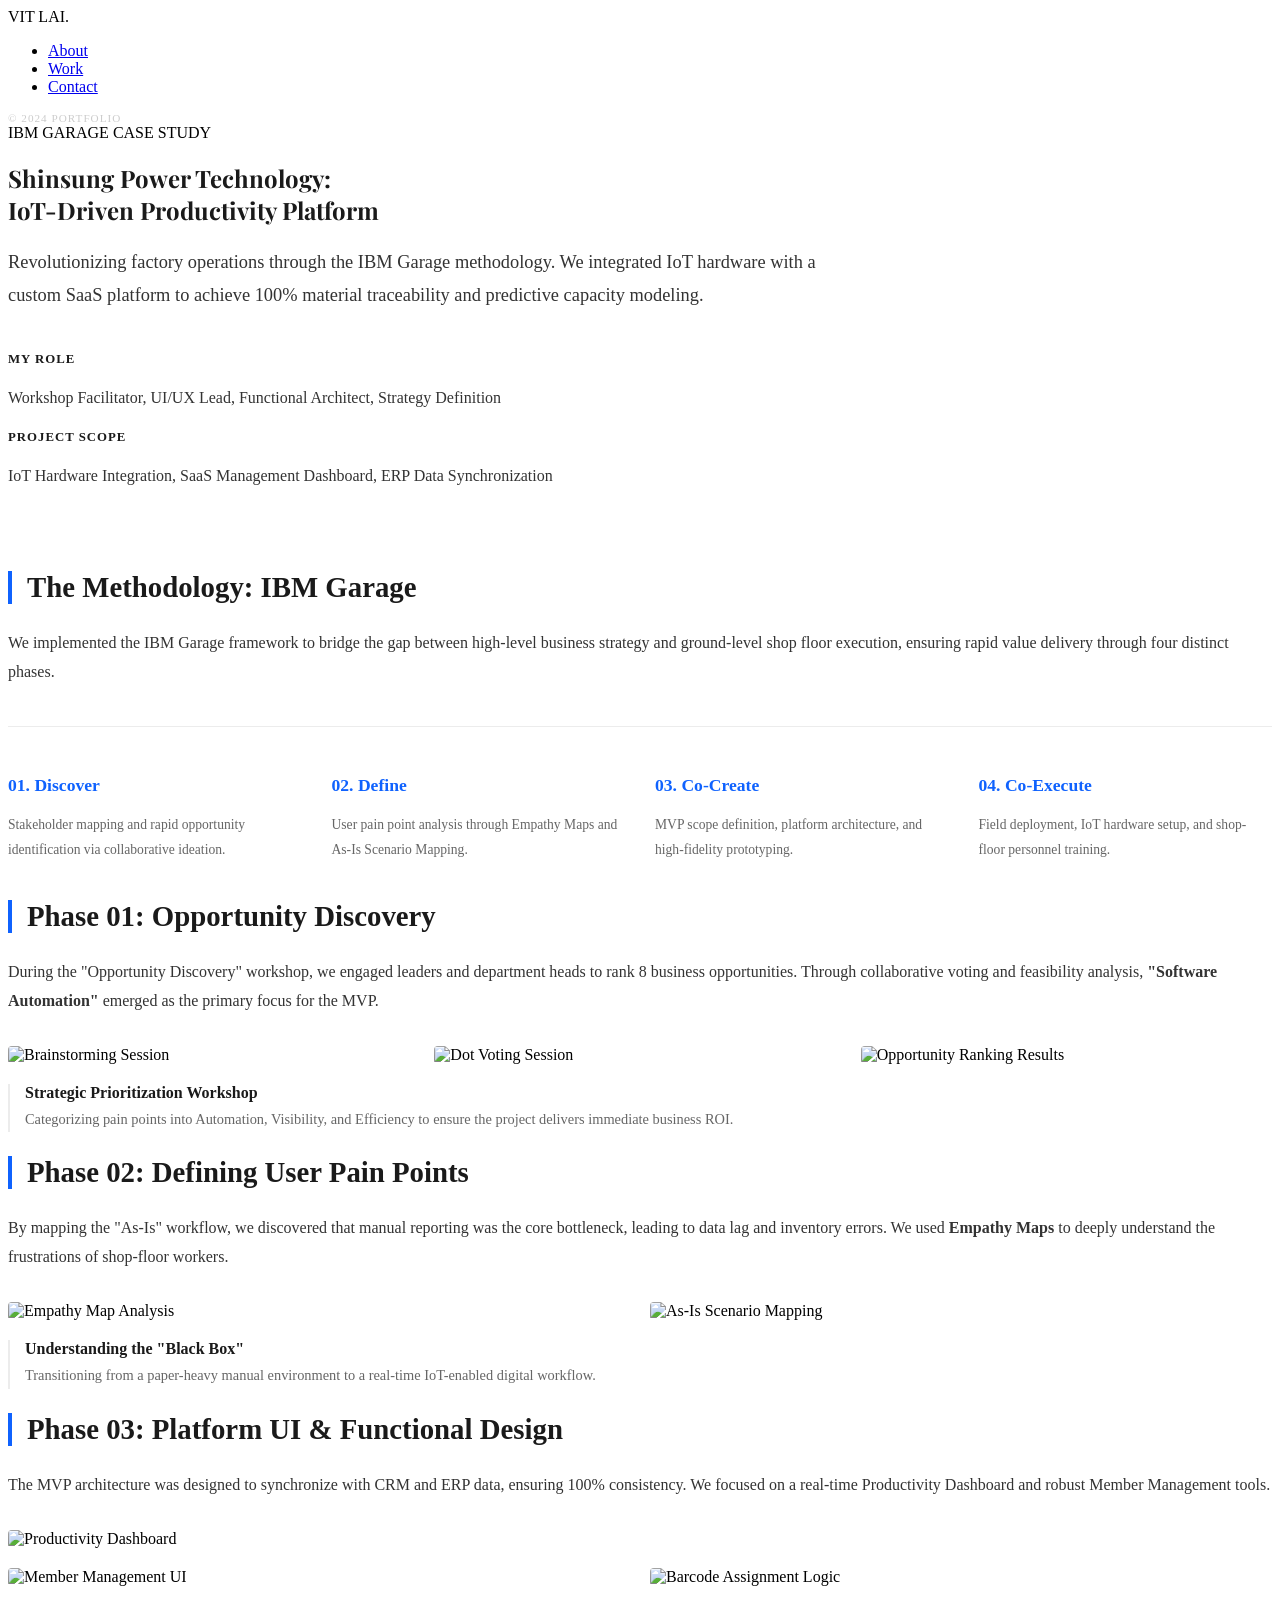
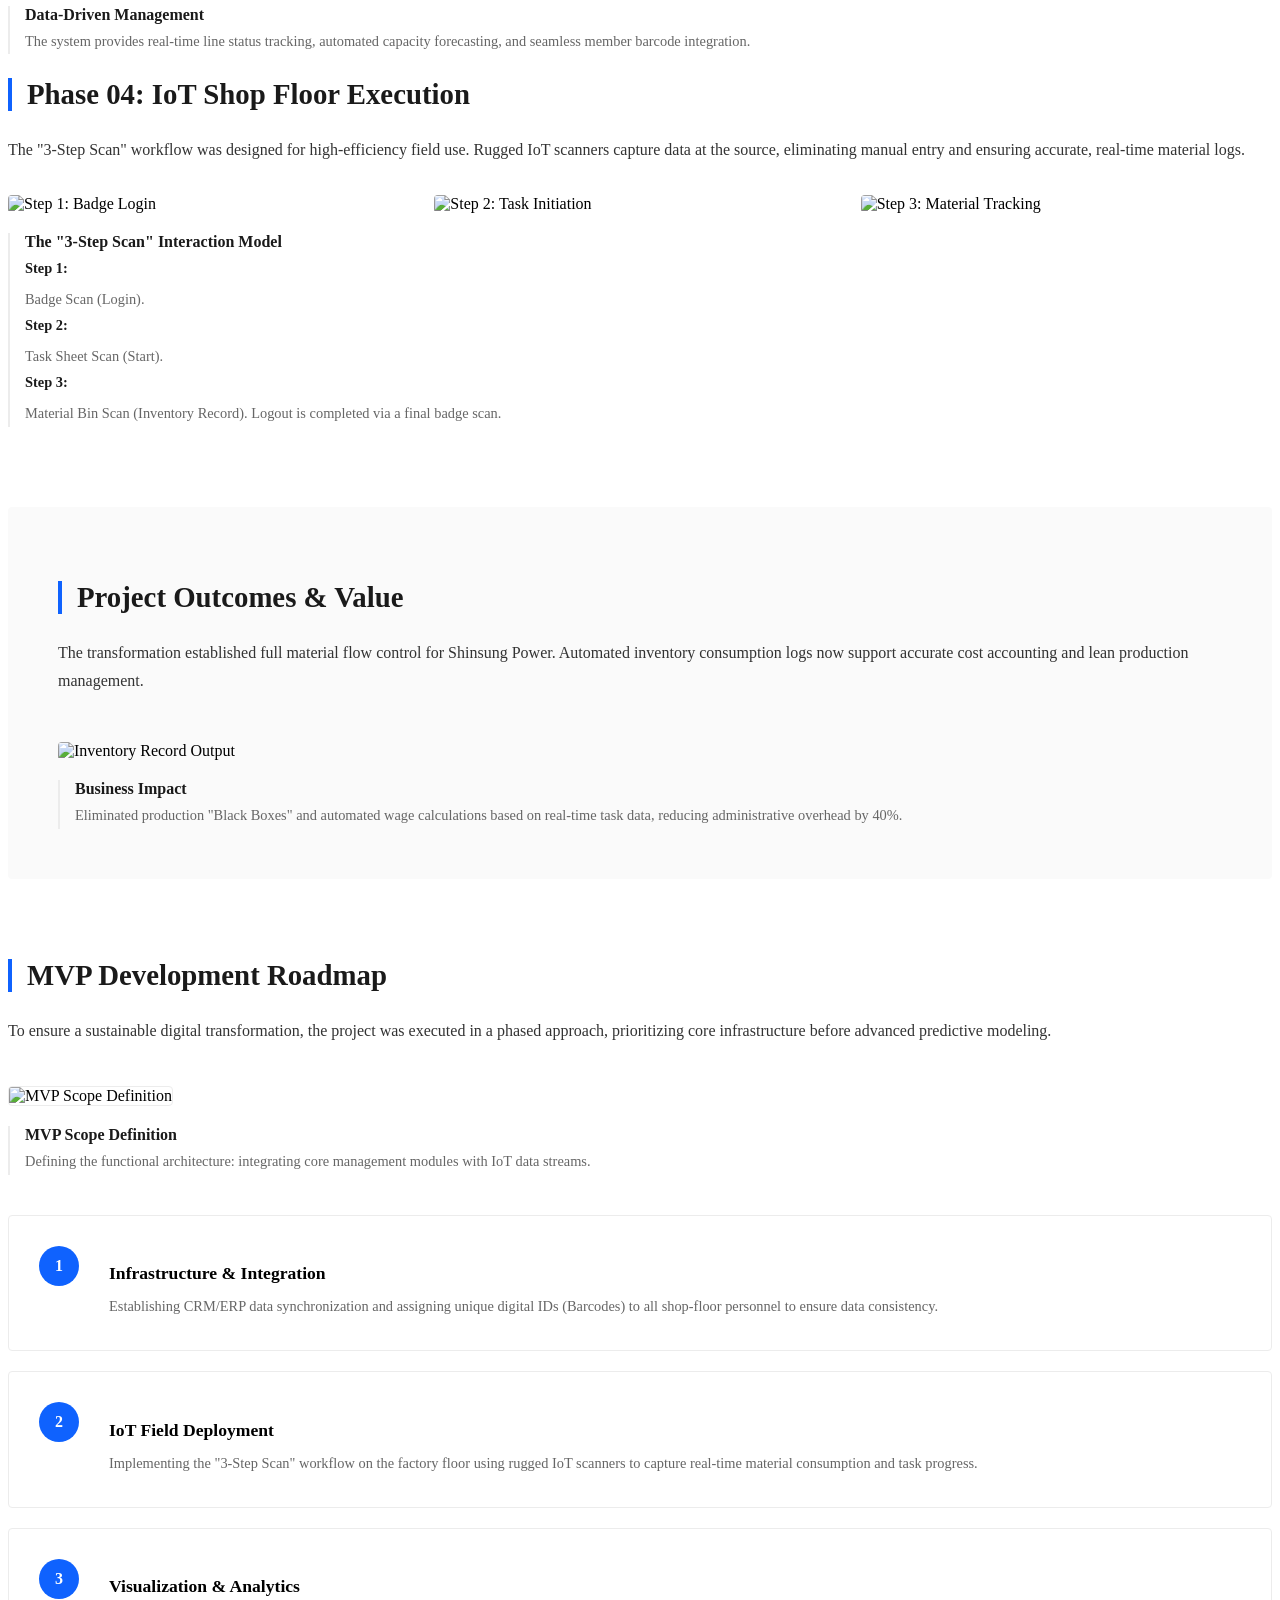
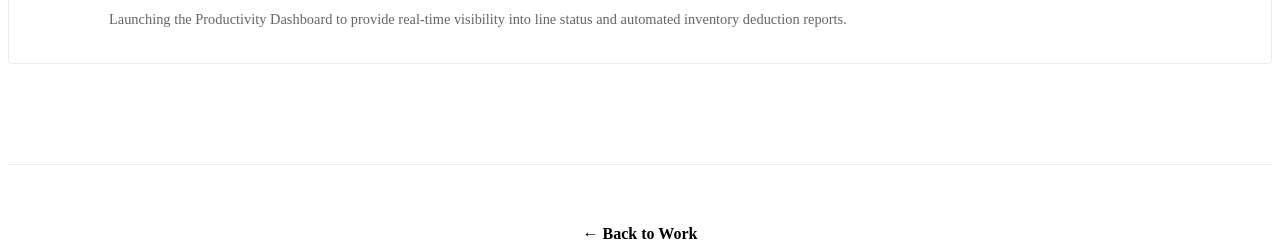
==== dtwcases01.html @ 701b4ee1 "case1, case2, update index" ====
<!DOCTYPE html>
<html lang="en">
<head>
    <meta charset="UTF-8">
    <meta name="viewport" content="width=device-width, initial-scale=1.0">
    <title>Case Study: Digital Transformation | Vit Lai</title>
    <link href="https://fonts.googleapis.com/css2?family=IBM+Plex+Sans:wght@300;400;600&family=Playfair+Display:wght@500;600&display=swap" rel="stylesheet">
    <link rel="stylesheet" href="css/style.css">
    <style>
        /* 保持您要求的深色文字與高級感樣式 */
        :root {
            --ibm-blue: #0f62fe;
            --text-main: #1a1a1a;
            --text-body: #333333;
            --text-sub: #666666;
            --border-light: #ececec;
        }
        .page-content p { color: var(--text-body); line-height: 1.8; }
        .case-title { font-family: 'Playfair Display', serif; color: var(--text-main); }
        .cv-label { color: var(--text-main); font-weight: 600; text-transform: uppercase; font-size: 0.8rem; letter-spacing: 1px; }
        .caption-box { border-left: 2px solid var(--border-light); padding-left: 15px; margin-top: 20px; }
        .caption-box strong { display: block; margin-bottom: 5px; color: var(--text-main); }
        .caption-box p { font-size: 0.9rem; color: var(--text-sub); margin: 0; }
        .case-section h2 { font-size: 1.8rem; margin-bottom: 25px; color: var(--text-main); border-left: 4px solid var(--ibm-blue); padding-left: 15px; }
        
        /* 圖片網格優化 */
        .img-grid-3 { display: grid; grid-template-columns: repeat(3, 1fr); gap: 15px; margin-top: 30px; }
        .img-grid-2 { display: grid; grid-template-columns: 1fr 1fr; gap: 20px; margin-top: 30px; }
    </style>
</head>
<body>

    <header id="side-nav">
        <div class="logo">
            <a href="index.html" style="text-decoration: none; color: inherit;">VIT LAI.</a>
        </div>
        <nav>
            <ul>
                <li><a href="index.html">About</a></li>
                <li><a href="index.html" class="active">Work</a></li>
                <li><a href="index.html">Contact</a></li>
            </ul>
        </nav>
        <div style="margin-top: auto; font-size: 0.7rem; color: #ccc; letter-spacing: 1px;">&copy; 2024 PORTFOLIO</div>
    </header>

    <main>
    <article class="page-content active">
        
        <div class="case-header">
            <span class="case-tag">IBM GARAGE CASE STUDY</span>
            <h1 class="case-title">Shinsung Power Technology:<br>IoT-Driven Productivity Platform</h1>
            <p style="font-size: 1.15rem; color: var(--text-body); max-width: 850px; margin-bottom: 40px; font-weight: 400;">
                Revolutionizing factory operations through the IBM Garage methodology. We integrated IoT hardware with a custom SaaS platform to achieve 100% material traceability and predictive capacity modeling.
            </p>
            
            <div class="case-info-grid">
                <div>
                    <h4 class="cv-label">My Role</h4>
                    <p>Workshop Facilitator, UI/UX Lead, Functional Architect, Strategy Definition</p>
                </div>
                <div>
                    <h4 class="cv-label">Project Scope</h4>
                    <p>IoT Hardware Integration, SaaS Management Dashboard, ERP Data Synchronization</p>
                </div>
            </div>
        </div>

        <section class="case-section" style="margin-top: 80px;">
            <h2>The Methodology: IBM Garage</h2>
            <p>We implemented the IBM Garage framework to bridge the gap between high-level business strategy and ground-level shop floor execution, ensuring rapid value delivery through four distinct phases.</p>
            
            

            <div style="display: grid; grid-template-columns: repeat(auto-fit, minmax(200px, 1fr)); gap: 30px; margin-top: 40px; border-top: 1px solid var(--border-light); padding-top: 30px;">
                <div>
                    <h3 style="font-size: 1.1rem; color: var(--ibm-blue);">01. Discover</h3>
                    <p style="font-size: 0.85rem; color: var(--text-sub);">Stakeholder mapping and rapid opportunity identification via collaborative ideation.</p>
                </div>
                <div>
                    <h3 style="font-size: 1.1rem; color: var(--ibm-blue);">02. Define</h3>
                    <p style="font-size: 0.85rem; color: var(--text-sub);">User pain point analysis through Empathy Maps and As-Is Scenario Mapping.</p>
                </div>
                <div>
                    <h3 style="font-size: 1.1rem; color: var(--ibm-blue);">03. Co-Create</h3>
                    <p style="font-size: 0.85rem; color: var(--text-sub);">MVP scope definition, platform architecture, and high-fidelity prototyping.</p>
                </div>
                <div>
                    <h3 style="font-size: 1.1rem; color: var(--ibm-blue);">04. Co-Execute</h3>
                    <p style="font-size: 0.85rem; color: var(--text-sub);">Field deployment, IoT hardware setup, and shop-floor personnel training.</p>
                </div>
            </div>
        </section>

        <section class="case-section">
            <h2>Phase 01: Opportunity Discovery</h2>
            <p>During the "Opportunity Discovery" workshop, we engaged leaders and department heads to rank 8 business opportunities. Through collaborative voting and feasibility analysis, <strong>"Software Automation"</strong> emerged as the primary focus for the MVP.</p>
            
            <div class="img-grid-3">
                <img src="images/Image-2.jpg" style="width: 100%; border-radius: 4px;" alt="Brainstorming Session">
                <img src="images/Image-3.jpg" style="width: 100%; border-radius: 4px;" alt="Dot Voting Session">
                <img src="images/Image-4.jpg" style="width: 100%; border-radius: 4px;" alt="Opportunity Ranking Results">
            </div>
            <div class="caption-box">
                <strong>Strategic Prioritization Workshop</strong>
                <p>Categorizing pain points into Automation, Visibility, and Efficiency to ensure the project delivers immediate business ROI.</p>
            </div>
        </section>

        <section class="case-section">
            <h2>Phase 02: Defining User Pain Points</h2>
            <p>By mapping the "As-Is" workflow, we discovered that manual reporting was the core bottleneck, leading to data lag and inventory errors. We used <strong>Empathy Maps</strong> to deeply understand the frustrations of shop-floor workers.</p>
            
            <div class="img-grid-2">
                <img src="images/Image-8.jpg" style="width: 100%; border-radius: 4px;" alt="Empathy Map Analysis">
                <img src="images/Image-11.jpg" style="width: 100%; border-radius: 4px;" alt="As-Is Scenario Mapping">
            </div>
            <div class="caption-box">
                <strong>Understanding the "Black Box"</strong>
                <p>Transitioning from a paper-heavy manual environment to a real-time IoT-enabled digital workflow.</p>
            </div>
        </section>

        <section class="case-section">
            <h2>Phase 03: Platform UI & Functional Design</h2>
            <p>The MVP architecture was designed to synchronize with CRM and ERP data, ensuring 100% consistency. We focused on a real-time Productivity Dashboard and robust Member Management tools.</p>
            
            <div class="img-grid-2">
                <img src="images/Image-15.jpg" style="width: 100%; border-radius: 4px; grid-column: span 2;" alt="Productivity Dashboard">
                <img src="images/Image-23.jpg" style="width: 100%; border-radius: 4px;" alt="Member Management UI">
                <img src="images/Image-27.jpg" style="width: 100%; border-radius: 4px;" alt="Barcode Assignment Logic">
            </div>
            <div class="caption-box">
                <strong>Data-Driven Management</strong>
                <p>The system provides real-time line status tracking, automated capacity forecasting, and seamless member barcode integration.</p>
            </div>
        </section>

        <section class="case-section">
            <h2>Phase 04: IoT Shop Floor Execution</h2>
            <p>The "3-Step Scan" workflow was designed for high-efficiency field use. Rugged IoT scanners capture data at the source, eliminating manual entry and ensuring accurate, real-time material logs.</p>
            
            <div class="img-grid-3">
                <img src="images/Image-31.jpg" style="width: 100%; border-radius: 4px;" alt="Step 1: Badge Login">
                <img src="images/Image-35.jpg" style="width: 100%; border-radius: 4px;" alt="Step 2: Task Initiation">
                <img src="images/Image-39.jpg" style="width: 100%; border-radius: 4px;" alt="Step 3: Material Tracking">
            </div>
            <div class="caption-box">
                <strong>The "3-Step Scan" Interaction Model</strong>
                <p><strong>Step 1:</strong> Badge Scan (Login). <strong>Step 2:</strong> Task Sheet Scan (Start). <strong>Step 3:</strong> Material Bin Scan (Inventory Record). Logout is completed via a final badge scan.</p>
            </div>
        </section>

        <section class="case-section" style="margin-top: 80px; padding: 50px; background: #fafafa; border-radius: 4px;">
            <h2>Project Outcomes & Value</h2>
            <p>The transformation established full material flow control for Shinsung Power. Automated inventory consumption logs now support accurate cost accounting and lean production management.</p>
            <img src="images/Image-47.jpg" style="width: 100%; margin-top: 30px; border-radius: 4px;" alt="Inventory Record Output">
            <div class="caption-box">
                <strong>Business Impact</strong>
                <p>Eliminated production "Black Boxes" and automated wage calculations based on real-time task data, reducing administrative overhead by 40%.</p>
            </div>
        </section>
        <section class="case-section" style="margin-top: 80px;">
            <h2>MVP Development Roadmap</h2>
            <p>To ensure a sustainable digital transformation, the project was executed in a phased approach, prioritizing core infrastructure before advanced predictive modeling.</p>
            
            <div style="margin: 40px 0;">
                <img src="images/Image-14.jpg" style="width: 100%; border-radius: 4px; border: 1px solid var(--border-light);" alt="MVP Scope Definition">
                <div class="caption-box">
                    <strong>MVP Scope Definition</strong>
                    <p>Defining the functional architecture: integrating core management modules with IoT data streams.</p>
                </div>
            </div>

            <div class="roadmap-container" style="display: flex; flex-direction: column; gap: 20px;">
                <div style="display: flex; gap: 30px; align-items: flex-start; padding: 30px; background: #fff; border: 1px solid var(--border-light); border-radius: 4px;">
                    <div style="background: var(--ibm-blue); color: #fff; width: 40px; height: 40px; border-radius: 50%; display: flex; align-items: center; justify-content: center; flex-shrink: 0; font-weight: 600;">1</div>
                    <div>
                        <h3 style="font-size: 1.1rem; margin-bottom: 10px;">Infrastructure & Integration</h3>
                        <p style="font-size: 0.9rem; color: var(--text-sub); margin: 0;">Establishing CRM/ERP data synchronization and assigning unique digital IDs (Barcodes) to all shop-floor personnel to ensure data consistency.</p>
                    </div>
                </div>

                <div style="display: flex; gap: 30px; align-items: flex-start; padding: 30px; background: #fff; border: 1px solid var(--border-light); border-radius: 4px;">
                    <div style="background: var(--ibm-blue); color: #fff; width: 40px; height: 40px; border-radius: 50%; display: flex; align-items: center; justify-content: center; flex-shrink: 0; font-weight: 600;">2</div>
                    <div>
                        <h3 style="font-size: 1.1rem; margin-bottom: 10px;">IoT Field Deployment</h3>
                        <p style="font-size: 0.9rem; color: var(--text-sub); margin: 0;">Implementing the "3-Step Scan" workflow on the factory floor using rugged IoT scanners to capture real-time material consumption and task progress.</p>
                    </div>
                </div>

                <div style="display: flex; gap: 30px; align-items: flex-start; padding: 30px; background: #fff; border: 1px solid var(--border-light); border-radius: 4px;">
                    <div style="background: var(--ibm-blue); color: #fff; width: 40px; height: 40px; border-radius: 50%; display: flex; align-items: center; justify-content: center; flex-shrink: 0; font-weight: 600;">3</div>
                    <div>
                        <h3 style="font-size: 1.1rem; margin-bottom: 10px;">Visualization & Analytics</h3>
                        <p style="font-size: 0.9rem; color: var(--text-sub); margin: 0;">Launching the Productivity Dashboard to provide real-time visibility into line status and automated inventory deduction reports.</p>
                    </div>
                </div>
            </div>
        </section>

        <footer style="margin-top: 100px; padding-top: 60px; border-top: 1px solid var(--border-light); text-align: center;">
            <a href="index.html#portfolio" style="text-decoration: none; color: var(--text); font-weight: 600;">
                ← Back to Work
            </a>
        </footer>

    </article>
</main>

</body>
</html>
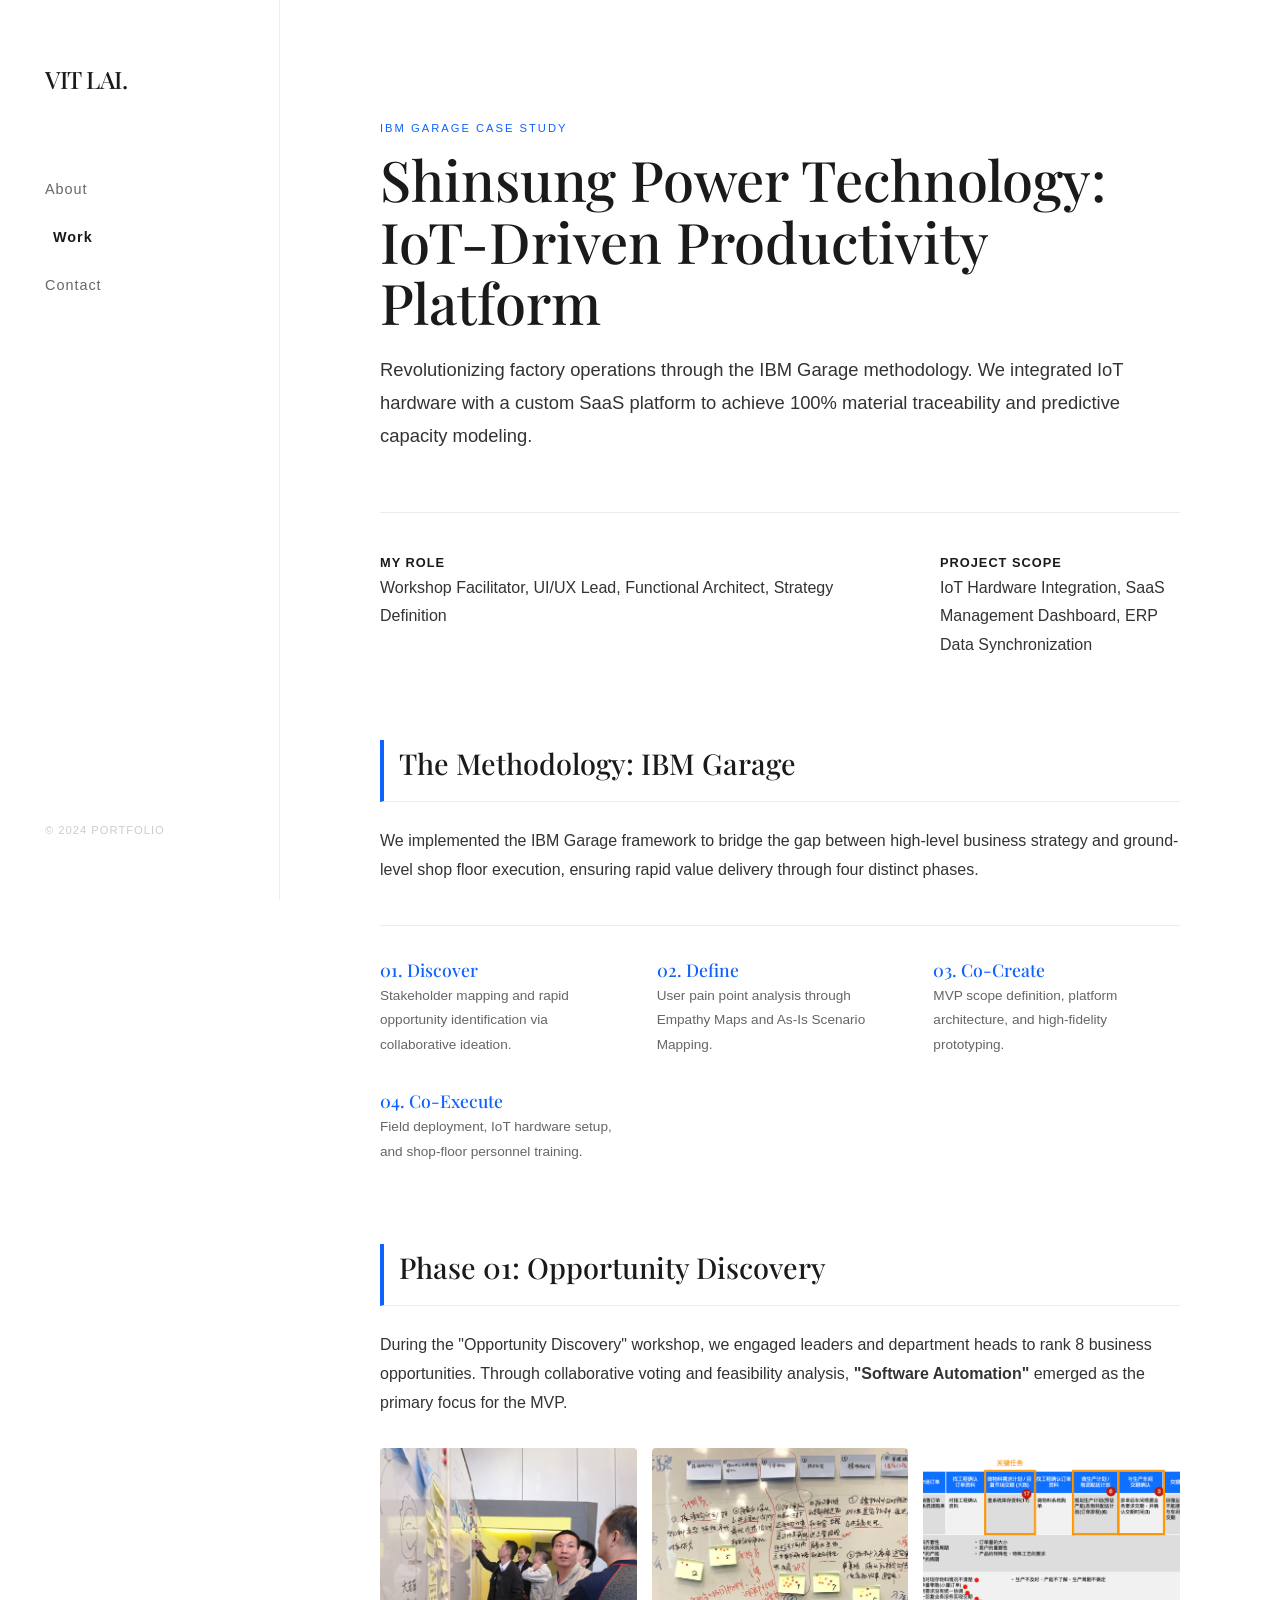
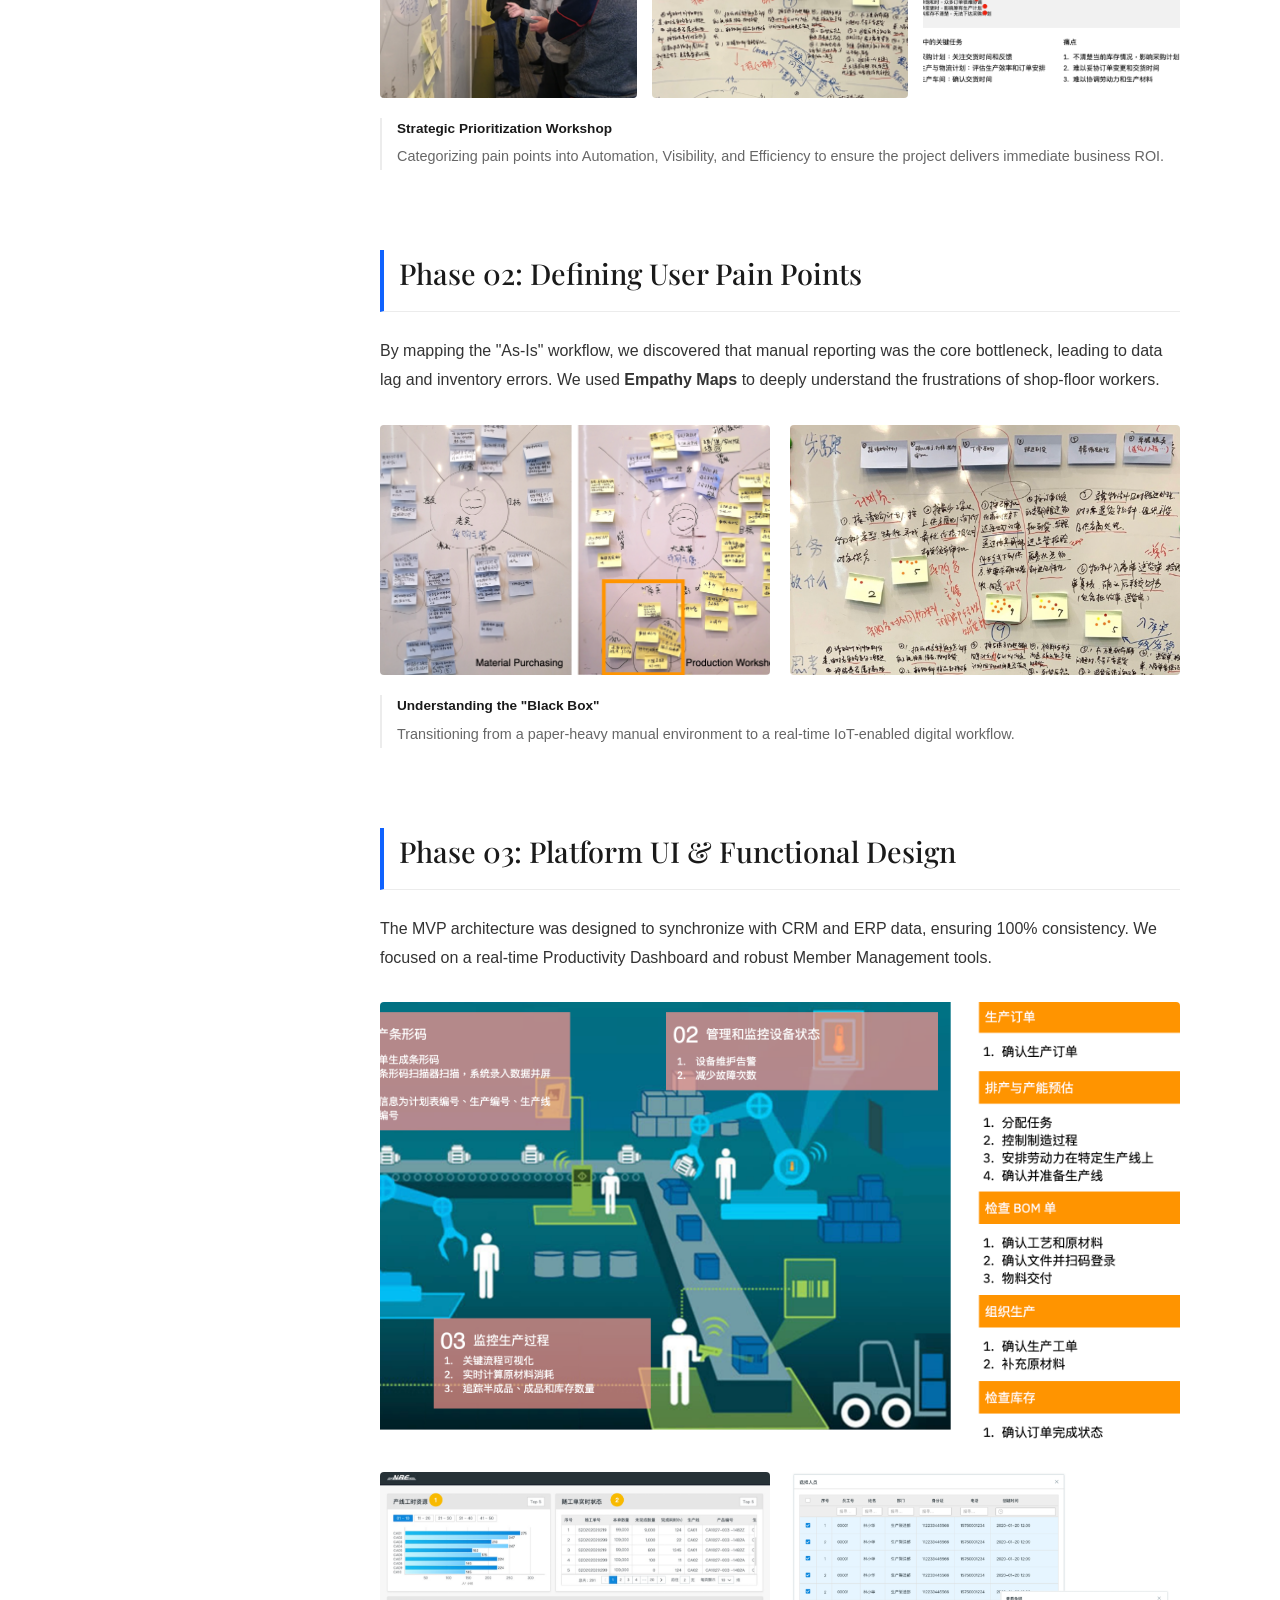
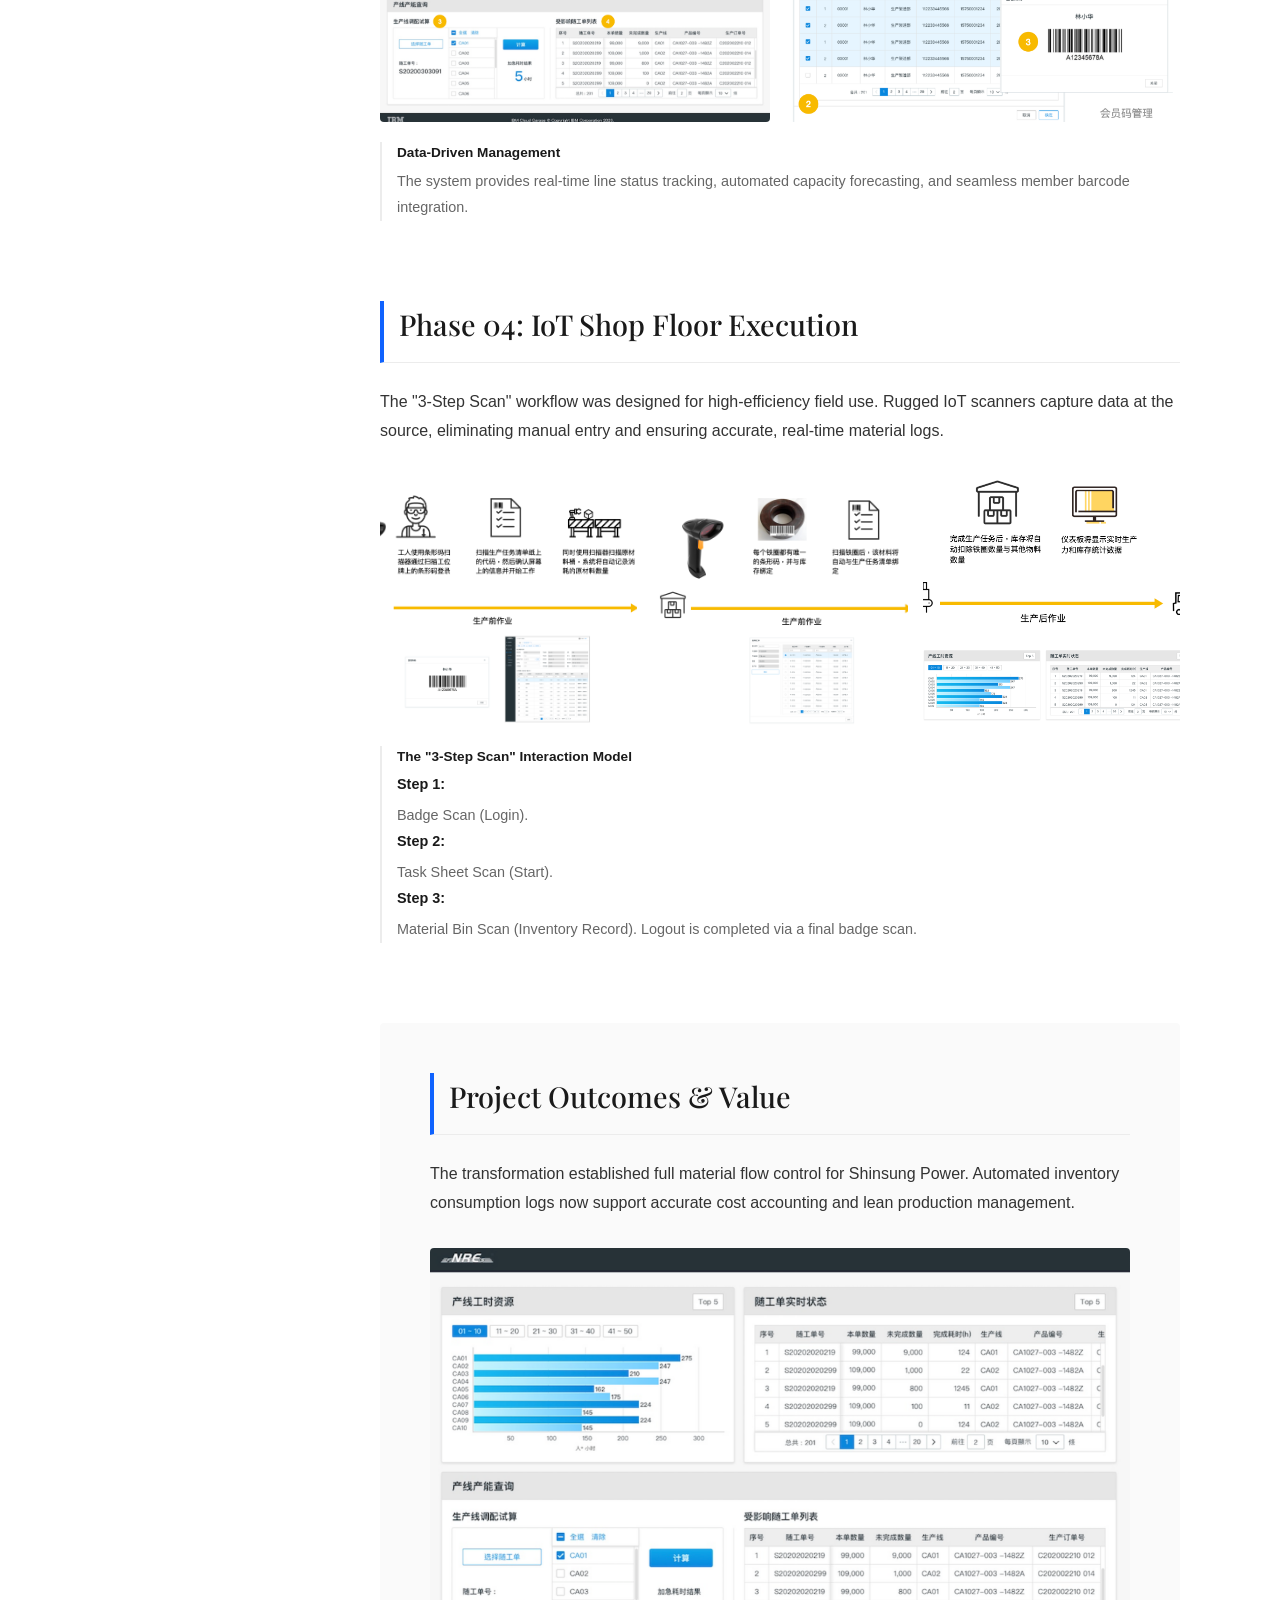
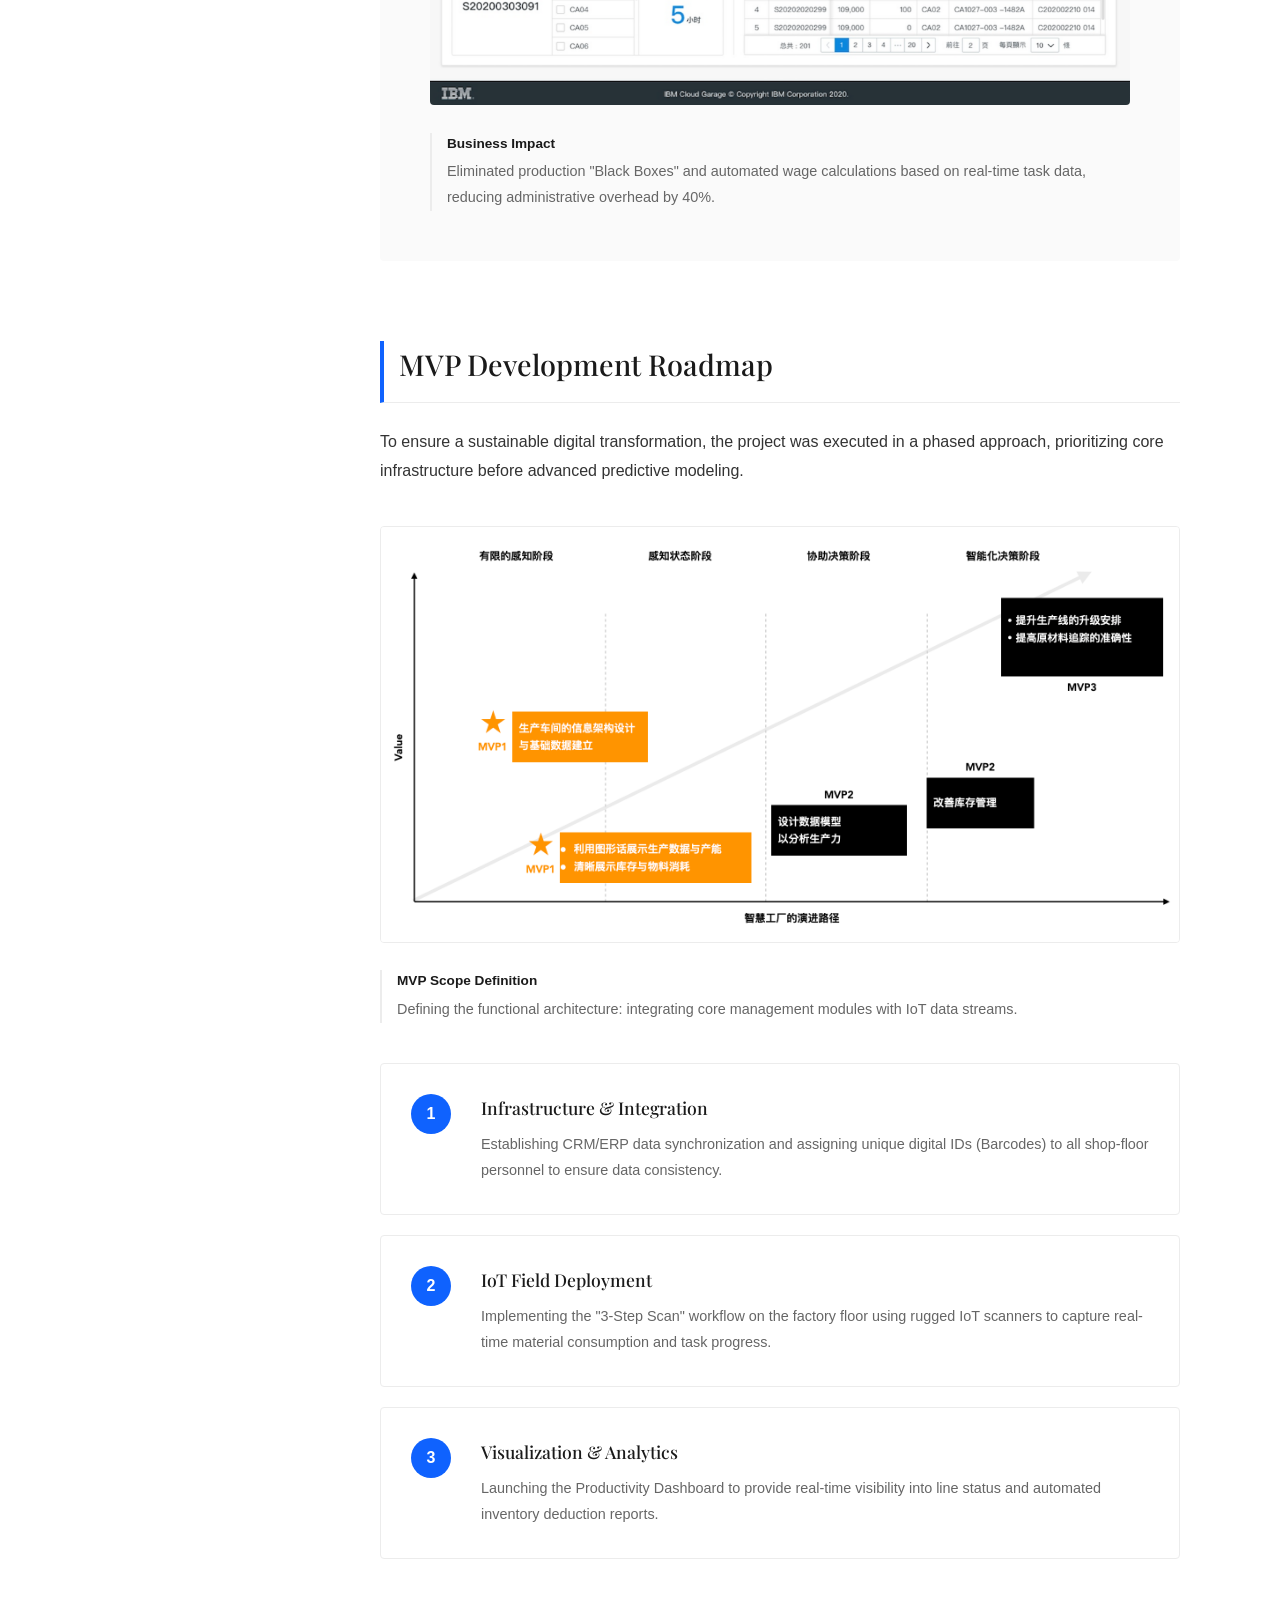
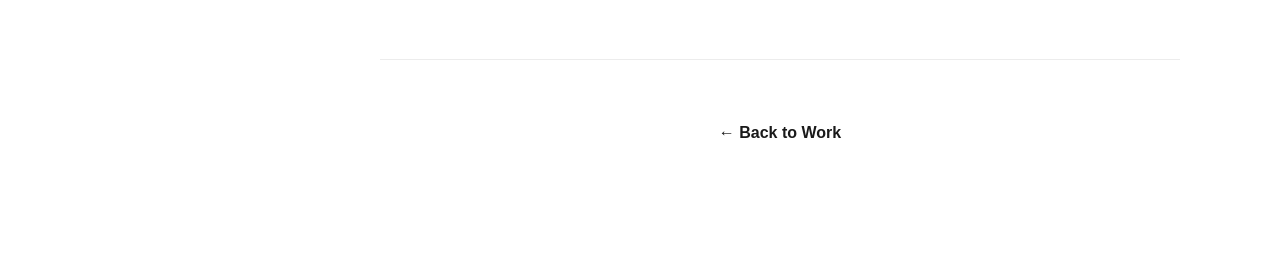
==== commit 4c03cfe7: "updated and upoad html" ====
--- a/dtwcases01.html
+++ b/dtwcases01.html
@@ -26,6 +26,14 @@
         /* 圖片網格優化 */
         .img-grid-3 { display: grid; grid-template-columns: repeat(3, 1fr); gap: 15px; margin-top: 30px; }
         .img-grid-2 { display: grid; grid-template-columns: 1fr 1fr; gap: 20px; margin-top: 30px; }
+        /* 案例頁面專用：取消左側選單留白，讓內容居中 */
+.page-content {
+    margin-left: 0 !important; 
+    width: 100% !important;
+}
+.container {
+    margin: 0 auto !important;
+}
     </style>
 </head>
 <body>
--- a/css/style.css
+++ b/css/style.css
@@ -0,0 +1,360 @@
+/* --- 1. 全域變數與重置 (Combined Roots) --- */
+:root {
+    --bg: #ffffff;
+    --text: #1a1a1a;
+    --sub-text: #707070;
+    --border: #ececec;
+    --accent-bg: #f9f9f9;
+    --sidebar-width: 280px;
+    --ibm-blue: #0f62fe; /* 修正為標準 IBM Blue */
+    --ease: cubic-bezier(0.2, 1, 0.2, 1);
+    --transition: all 0.6s var(--ease);
+}
+
+* { 
+    margin: 0; 
+    padding: 0; 
+    box-sizing: border-box; 
+    -webkit-font-smoothing: antialiased; 
+}
+
+body { 
+    font-family: 'IBM Plex Sans', sans-serif; 
+    background: var(--bg); 
+    color: var(--text); 
+    line-height: 1.6; 
+    overflow-x: hidden; 
+}
+
+h1, h2, h3, .logo { 
+    font-family: 'Playfair Display', serif; 
+    font-weight: 500; 
+}
+
+/* --- 2. 導航系統 (Sidebar Navigation) --- */
+header {
+    position: fixed; 
+    top: 0; 
+    left: 0; 
+    width: var(--sidebar-width); 
+    height: 100vh;
+    padding: 60px 45px; 
+    border-right: 1px solid var(--border);
+    display: flex; 
+    flex-direction: column; 
+    z-index: 1000; 
+    background: white;
+    transition: var(--transition);
+}
+
+.logo { 
+    font-size: 1.5rem; 
+    cursor: pointer; 
+    letter-spacing: -0.5px; 
+    margin-bottom: 80px; 
+}
+
+nav ul { list-style: none; }
+nav ul li { margin-bottom: 25px; }
+nav ul li a { 
+    text-decoration: none; 
+    color: var(--sub-text); 
+    font-size: 0.9rem; 
+    letter-spacing: 1px; 
+    transition: var(--transition); 
+    display: block;
+}
+
+nav ul li a:hover, 
+nav ul li a.active { 
+    color: var(--text); 
+    transform: translateX(8px); 
+    font-weight: 600; 
+}
+.sidebar {
+    width: var(--sidebar-width);
+    position: fixed;
+    height: 100vh;
+    left: 0;
+    top: 0;
+    padding: 60px 40px; /* 增加內距 */
+    border-right: 1px solid var(--border);
+    background: #fff;
+    display: flex;
+    flex-direction: column;
+    justify-content: space-between;
+}
+.menu-toggle { 
+    display: none; 
+    position: fixed; 
+    top: 25px; 
+    right: 25px; 
+    z-index: 2000; 
+    cursor: pointer; 
+    font-size: 0.8rem; 
+    letter-spacing: 2px; 
+    background: white; 
+    padding: 10px; 
+    border: 1px solid var(--border); 
+}
+
+/* --- 3. 主佈局與頁面切換 --- */
+main { 
+    margin-left: var(--sidebar-width); 
+    width: calc(100% - var(--sidebar-width)); 
+    min-height: 100vh; 
+    position: relative; 
+}
+
+.page-content { 
+    padding: 120px 10%; 
+    width: 100%;
+    display: none; 
+    opacity: 0; 
+    transform: translateY(20px); 
+    transition: opacity 0.5s ease, transform 0.5s ease;
+}
+
+.page-content.active { 
+    display: block; 
+    opacity: 1; 
+    transform: translateY(0); 
+}
+
+/* --- 4. 按鈕組件 --- */
+.btn {
+    padding: 14px 30px;
+    border-radius: 50px;
+    text-decoration: none;
+    display: inline-flex;
+    align-items: center;
+    justify-content: center;
+    gap: 12px;
+    font-size: 0.9rem;
+    font-weight: 500;
+    transition: var(--transition);
+    cursor: pointer;
+    border: 1px solid transparent;
+}
+
+.btn-primary { background: #1a1a1a; color: #fff; }
+.btn-primary:hover { background: #404040; transform: translateY(-3px); }
+.btn-primary img { filter: brightness(0) invert(1); }
+
+.btn-secondary { background: transparent; color: #1a1a1a; border-color: #1a1a1a; }
+.btn-secondary:hover { background: #1a1a1a; color: #fff; transform: translateY(-3px); }
+.btn-secondary:hover img { filter: brightness(0) invert(1); }
+
+/* --- 5. CV 佈局與工作列表 --- */
+.cv-row { 
+    display: grid; 
+    grid-template-columns: 150px 1fr; 
+    gap: 40px; 
+    padding: 60px 0; 
+    border-top: 1px solid var(--border); 
+}
+
+.cv-label { font-size: 0.7rem; text-transform: uppercase; letter-spacing: 2px; color: #aaa; }
+
+.work-grid { 
+    display: grid; 
+    grid-template-columns: repeat(2, 1fr); 
+    gap: 40px; 
+}
+
+.work-card { text-decoration: none; color: inherit; cursor: pointer; }
+.img-wrap { 
+    width: 100%; 
+    aspect-ratio: 16/10; 
+    background: #f9f9f9; 
+    overflow: hidden; 
+    margin-bottom: 20px; 
+    border-radius: 4px;
+    transform: scale(1.05); 
+}
+
+.img-wrap img { 
+    width: 100%; height: 100%; object-fit: cover; 
+    transition: transform 1s var(--ease); 
+    filter: grayscale(100%);
+    overflow: hidden; /* 確保縮放時圖片不會超出邊框 */
+    border-radius: 4px;
+}
+
+.work-card:hover img { transform: scale(1.05); filter: grayscale(0%); }
+
+/* --- 6. 彈窗內 Case Study 專屬樣式 --- */
+#modal {
+    position: fixed; top: 0; left: 0; width: 100%; height: 100%;
+    background: #fff; z-index: 3000; display: none;
+    overflow-y: auto; padding: 100px 10%;
+}
+
+.case-container { max-width: 1000px; margin: 0 auto; }
+.case-header { margin-bottom: 60px; }
+.case-tag { font-size: 0.7rem; color: var(--ibm-blue); letter-spacing: 2px; margin-bottom: 10px; display: block; }
+.case-title { font-size: 3.5rem; line-height: 1.1; margin-bottom: 20px; }
+
+.case-info-grid {
+    display: grid;
+    grid-template-columns: 2fr 1fr;
+    gap: 80px;
+    margin: 60px 0;
+    border-top: 1px solid var(--border);
+    padding-top: 40px;
+}
+
+.figure-box { margin: 40px 0; text-align: center; }
+.figure-box img { width: 100%; border-radius: 4px; }
+.caption-box { font-size: 0.85rem; color: var(--sub-text); margin-top: 15px; }
+
+/* 修正圖片容器，確保 dtwcases01 中的圖組排列整齊 */
+.image-container {
+    display: flex;
+    gap: 15px;
+    justify-content: space-between;
+    margin-bottom: 15px;
+}
+
+.image-container img {
+    height: auto;
+    border-radius: 4px;
+    object-fit: cover;
+}
+
+/* 強化 Case Study 的文字間距 */
+.page-content section {
+    margin-bottom: 80px;
+}
+
+.page-content h2 {
+    font-size: 2rem;
+    margin-bottom: 25px;
+    border-bottom: 1px solid var(--border);
+    padding-bottom: 15px;
+}
+
+/* --- Hero Section: Wide Screen Fix --- */
+.hero-flex {
+    display: flex;
+    gap: 80px;
+    align-items: center; /* 垂直居中 */
+    justify-content: space-between;
+    margin-bottom: 120px;
+    padding-top: 60px;
+    width: 100%;
+    min-height: 500px; /* 給予整個區塊一個最小高度，確保圖片有支撐點 */
+}
+
+.hero-content {
+    flex: 1;
+    min-width: 400px; /* 防止文字區塊無限延伸擠壓圖片 */
+}
+
+.hero-title {
+    font-size: 3.5rem; /* 大氣字級 */
+    line-height: 1.1;
+    margin-bottom: 30px;
+    letter-spacing: -0.02em;
+    /* 移除 white-space: nowrap，讓它在極寬螢幕下自然排版 */
+    word-break: keep-all; 
+}
+
+.hero-description {
+    font-size: 1rem;
+    color: #333333;
+    max-width: 480px;
+    line-height: 1.8;
+}
+
+/* 圖片容器優化 */
+.hero-image-wrapper {
+    flex: 1.2; 
+    min-width: 500px; /* 關鍵：確保寬屏時圖片至少佔據 500px，不會消失 */
+    height: 600px;    /* 關鍵：設定固定高度，確保圖片大氣感 */
+    border-radius: 2px;
+    overflow: hidden;
+}
+
+.hero-image-wrapper img {
+    width: 100%;
+    height: 100%;
+    object-fit: cover; /* 確保圖片填滿高度且不變形 */
+    display: block;
+}
+
+/* 針對大螢幕（1440px 以上）的微調 */
+@media (min-width: 1440px) {
+    .hero-flex {
+        gap: 120px; /* 增加留白 */
+    }
+}
+
+/* 針對筆電與平板（中等螢幕） */
+@media (max-width: 1200px) {
+    .hero-image-wrapper {
+        min-width: 400px;
+        height: 500px;
+    }
+    .hero-title {
+        font-size: 2.8rem;
+    }
+}
+
+/* 側邊欄導覽連結 - 統一顏色明顯度 */
+#side-nav nav ul li a {
+    text-decoration: none;
+    color: #666; /* 加深預設顏色 */
+    font-size: 0.9rem;
+    font-weight: 400;
+    transition: all 0.3s ease;
+    opacity: 1; /* 確保沒有透明度干擾 */
+}
+
+/* 滑鼠懸停與選中狀態 */
+#side-nav nav ul li a:hover,#side-nav nav ul li a.active {
+    color: #1a1a1a !important; /* 強制改為最深色 */
+    font-weight: 600;
+}
+
+
+/* 手機版：切換為垂直排列，圖片在上方 */
+@media (max-width: 768px) {
+    .hero-flex {
+        flex-direction: column-reverse;
+        gap: 40px;
+        min-height: auto;
+    }
+    .hero-image-wrapper {
+        width: 100%;
+        min-width: 100%;
+        height: 400px;
+    }
+}
+
+/* 統一設定網格圖片的高度與呈現方式 */
+.img-grid-3 img, .img-grid-2 img {
+    height: 250px;       /* 您可以根據需求調整這個數值，例如 250px 到 350px */
+    width: 100%;        /* 確保填滿寬度 */
+    object-fit: cover;  /* 關鍵：圖片會填滿容器，超出部分自動裁切不變形 */
+    object-position: top; /* 關鍵：圖片不足或裁切時，優先保留頂部（置上） */
+    display: block;
+}
+
+
+/* 針對 Phase 03 那張橫跨兩欄的大圖 (Dashboard) 做特殊處理，讓它高一點比較大氣 */
+.img-grid-2 img[style*="grid-column: span 2"] {
+    height: 450px;      /* 橫跨圖設定較高的高度 */
+}
+
+/* --- 7. 響應式修正 --- */
+@media (max-width: 1024px) {
+    header { width: 100%; height: 100vh; left: -100%; }
+    header.open { left: 0; }
+    .menu-toggle { display: block; }
+    main { margin-left: 0; width: 100%; }
+    .page-content { padding: 80px 5%; }
+    .cv-row, .case-info-grid { grid-template-columns: 1fr; }
+    .work-grid { grid-template-columns: 1fr; }
+    .case-title { font-size: 2.5rem; }
+}
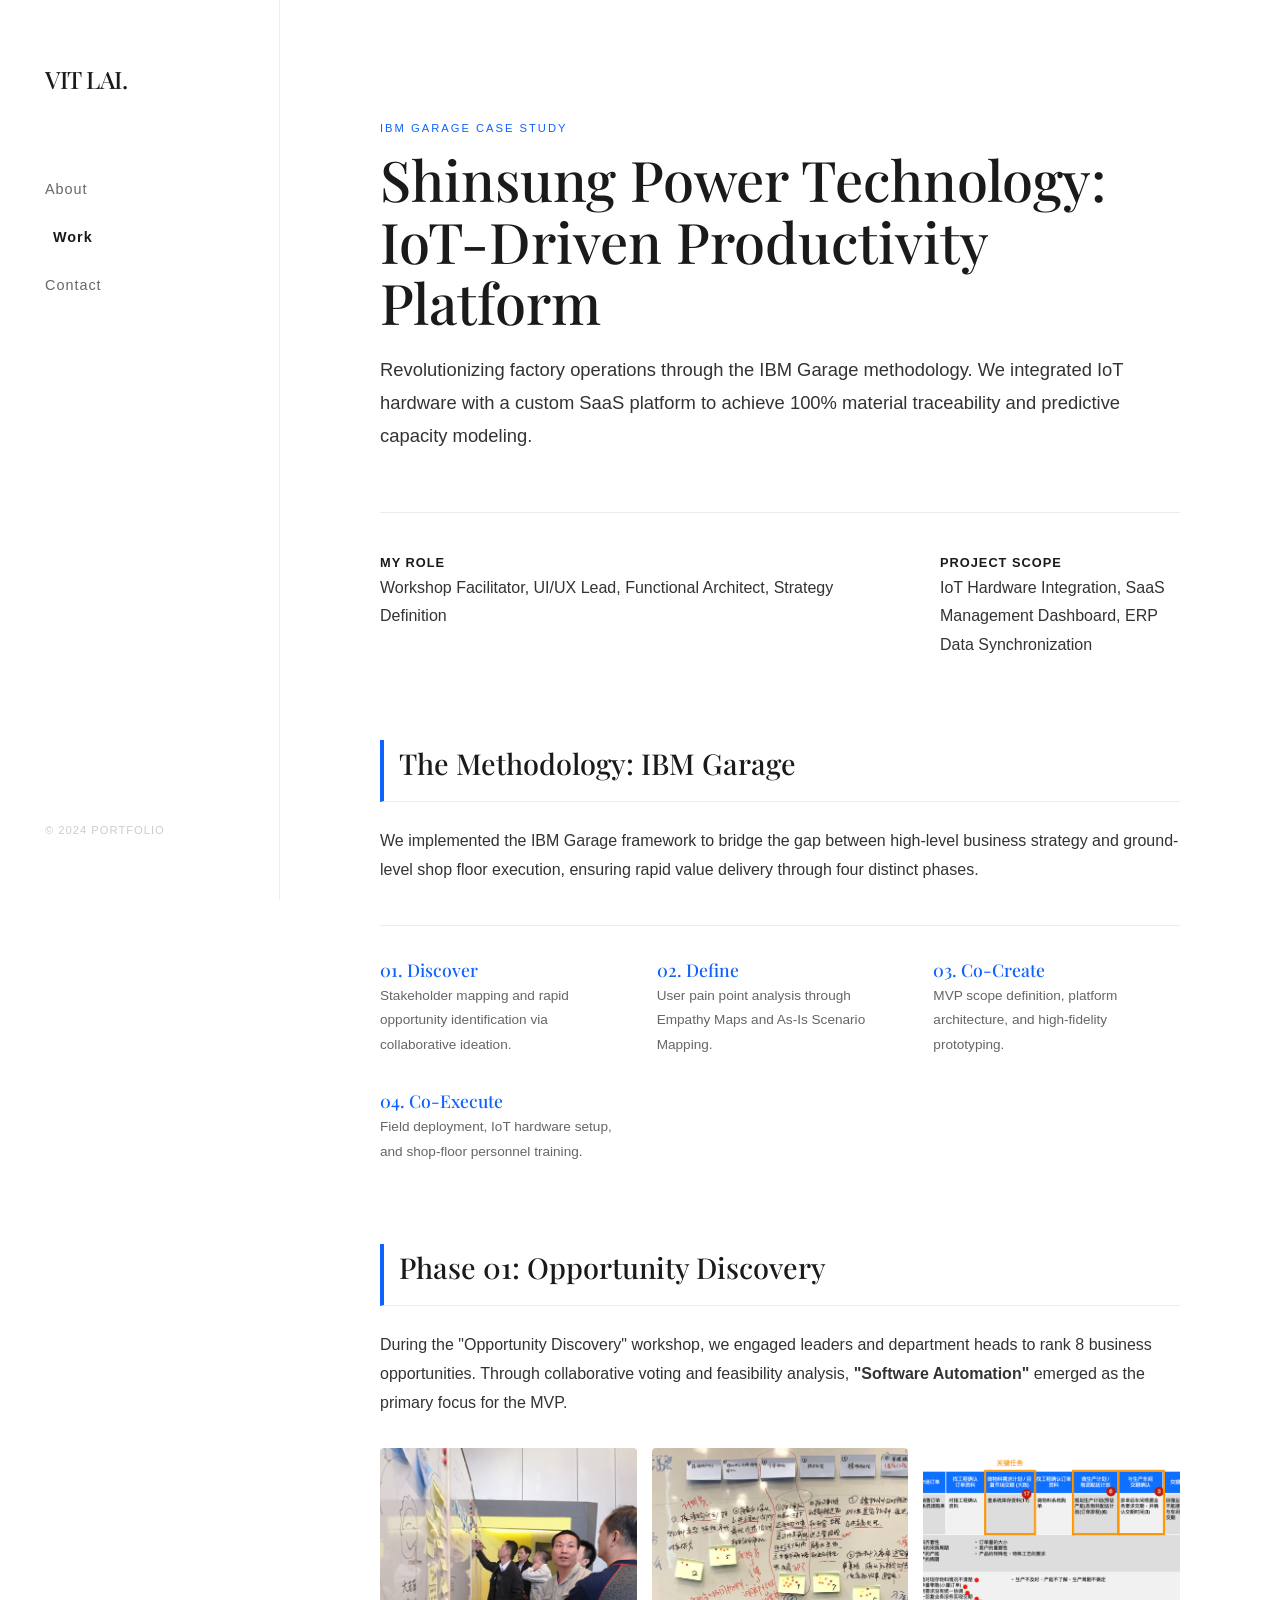
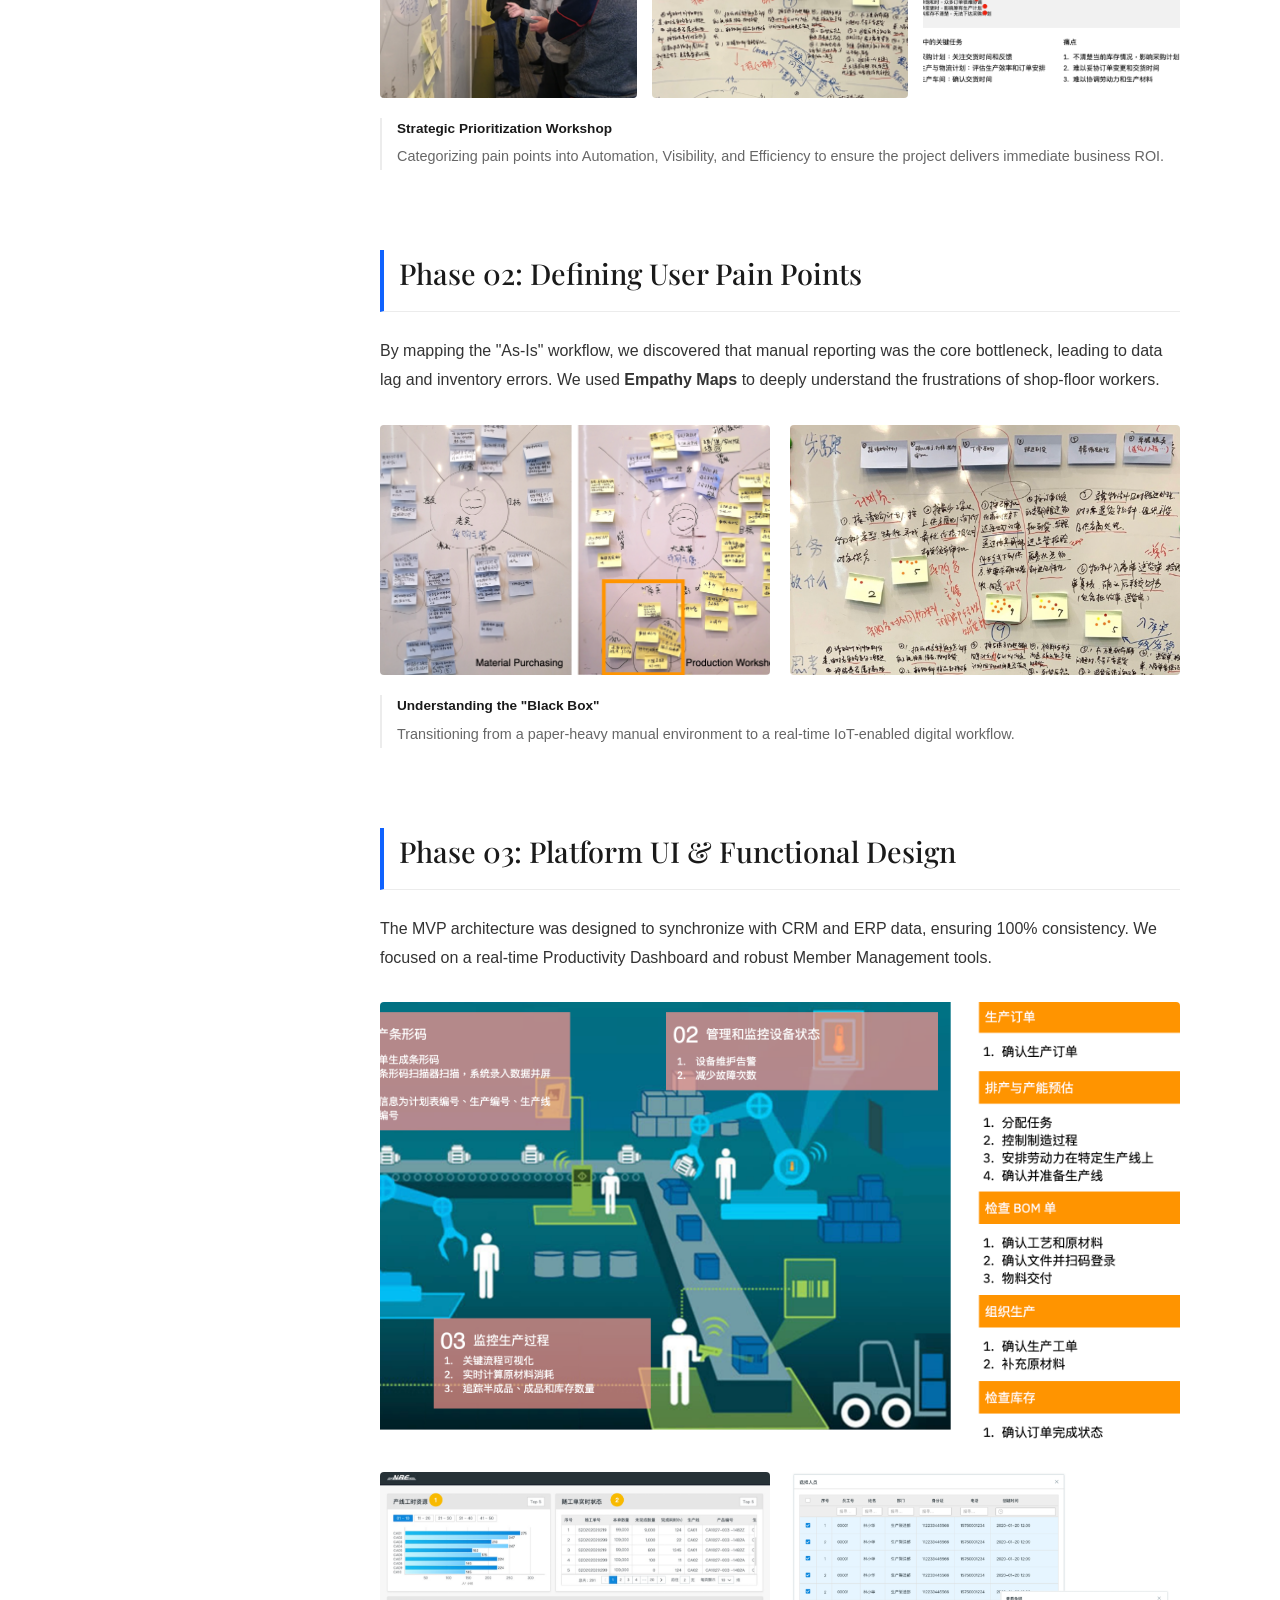
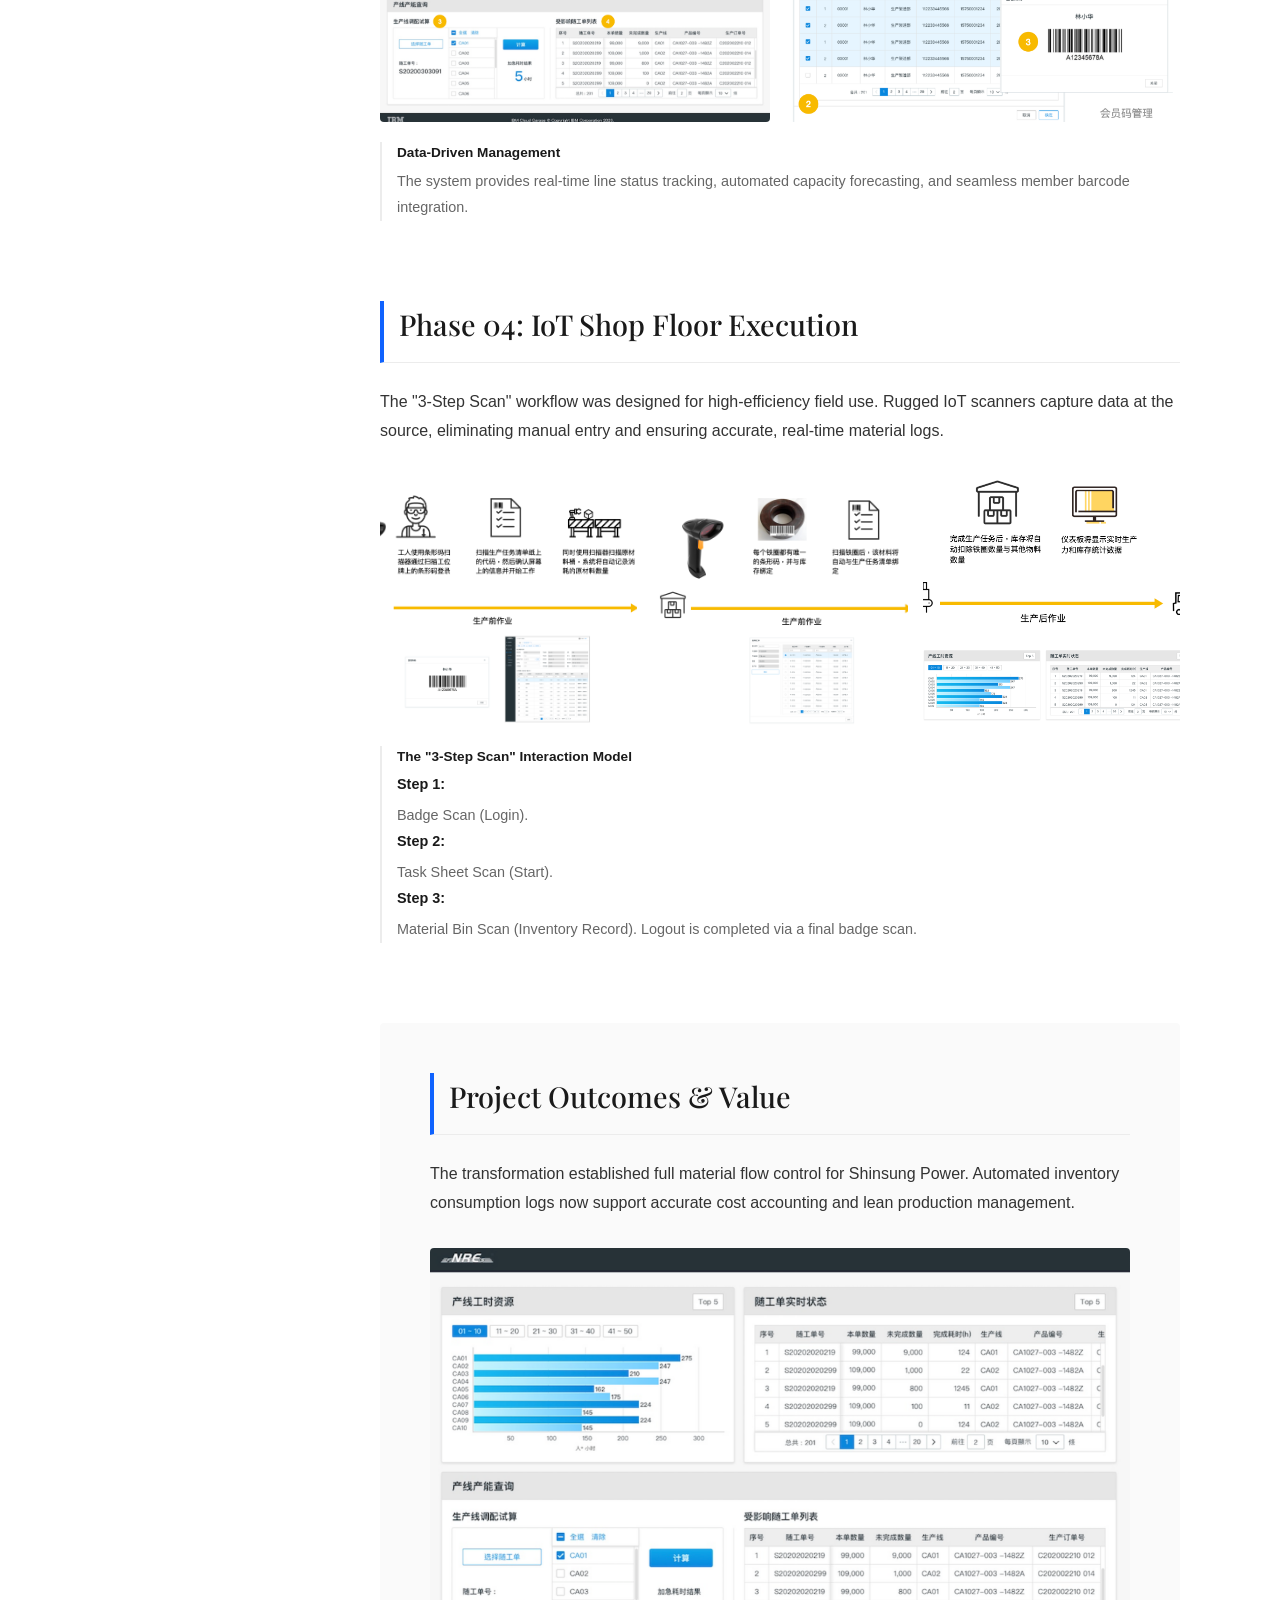
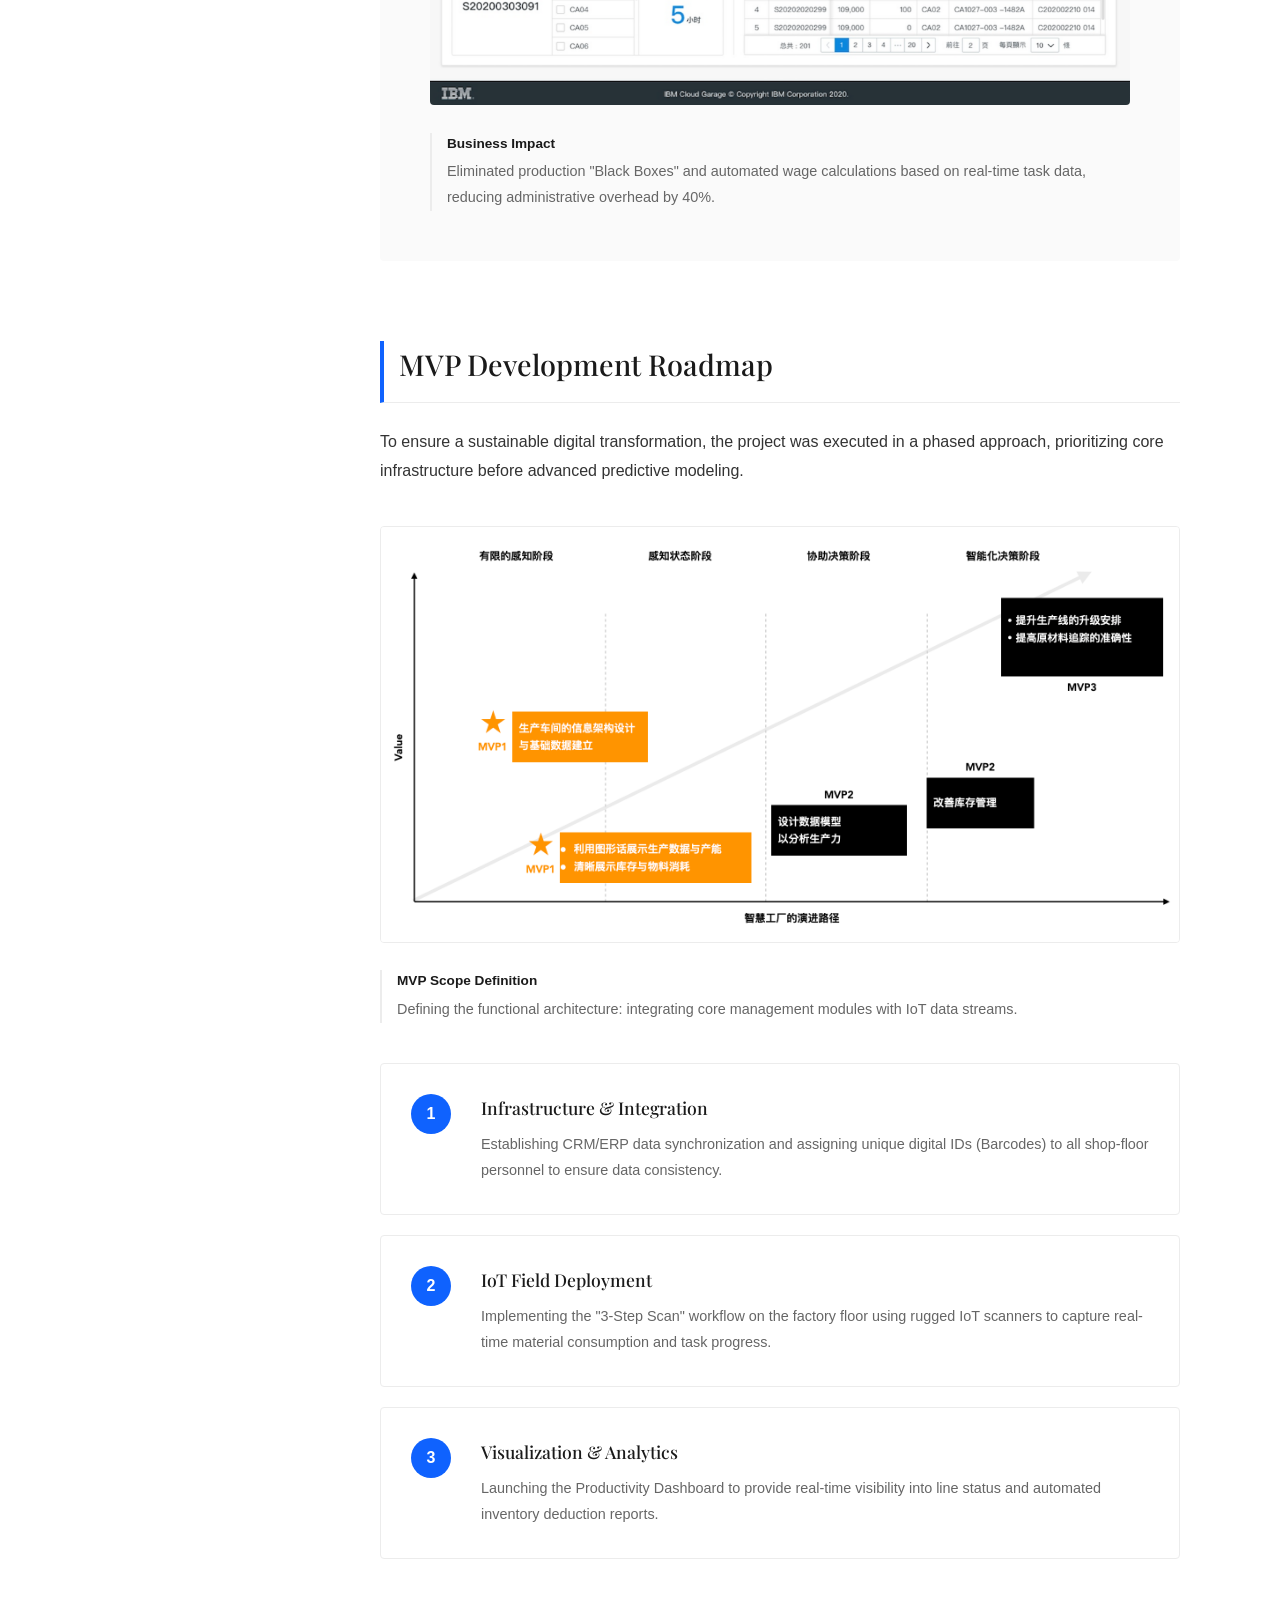
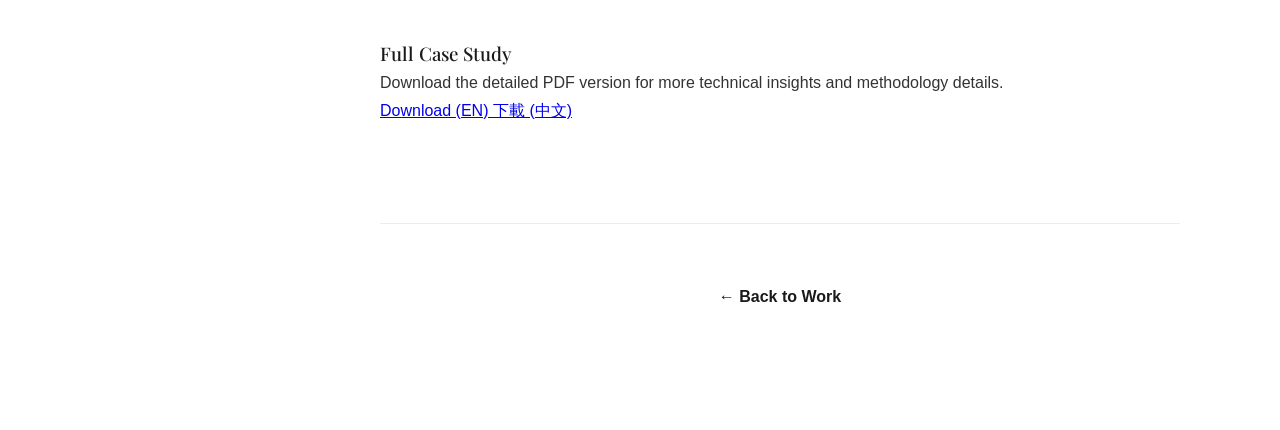
==== commit 6ecf71a9: "updated html & pdf folder" ====
--- a/dtwcases01.html
+++ b/dtwcases01.html
@@ -206,6 +206,20 @@
                 </div>
             </div>
         </section>
+        <section class="download-section">
+                <div class="download-content">
+                    <h3>Full Case Study</h3>
+                    <p>Download the detailed PDF version for more technical insights and methodology details.</p>
+                </div>
+                <div class="download-buttons">
+                    <a href="pdf/Kyligence-BigdataAcceleration-EN.pdf" class="btn-download btn-en" download>
+                        Download (EN)
+                    </a>
+                    <a href="pdf/Kyligence-BigdataAcceleration-CN.pdf" class="btn-download btn-zh" download>
+                        下載 (中文)
+                    </a>
+                </div>
+            </section>
 
         <footer style="margin-top: 100px; padding-top: 60px; border-top: 1px solid var(--border-light); text-align: center;">
             <a href="index.html#portfolio" style="text-decoration: none; color: var(--text); font-weight: 600;">
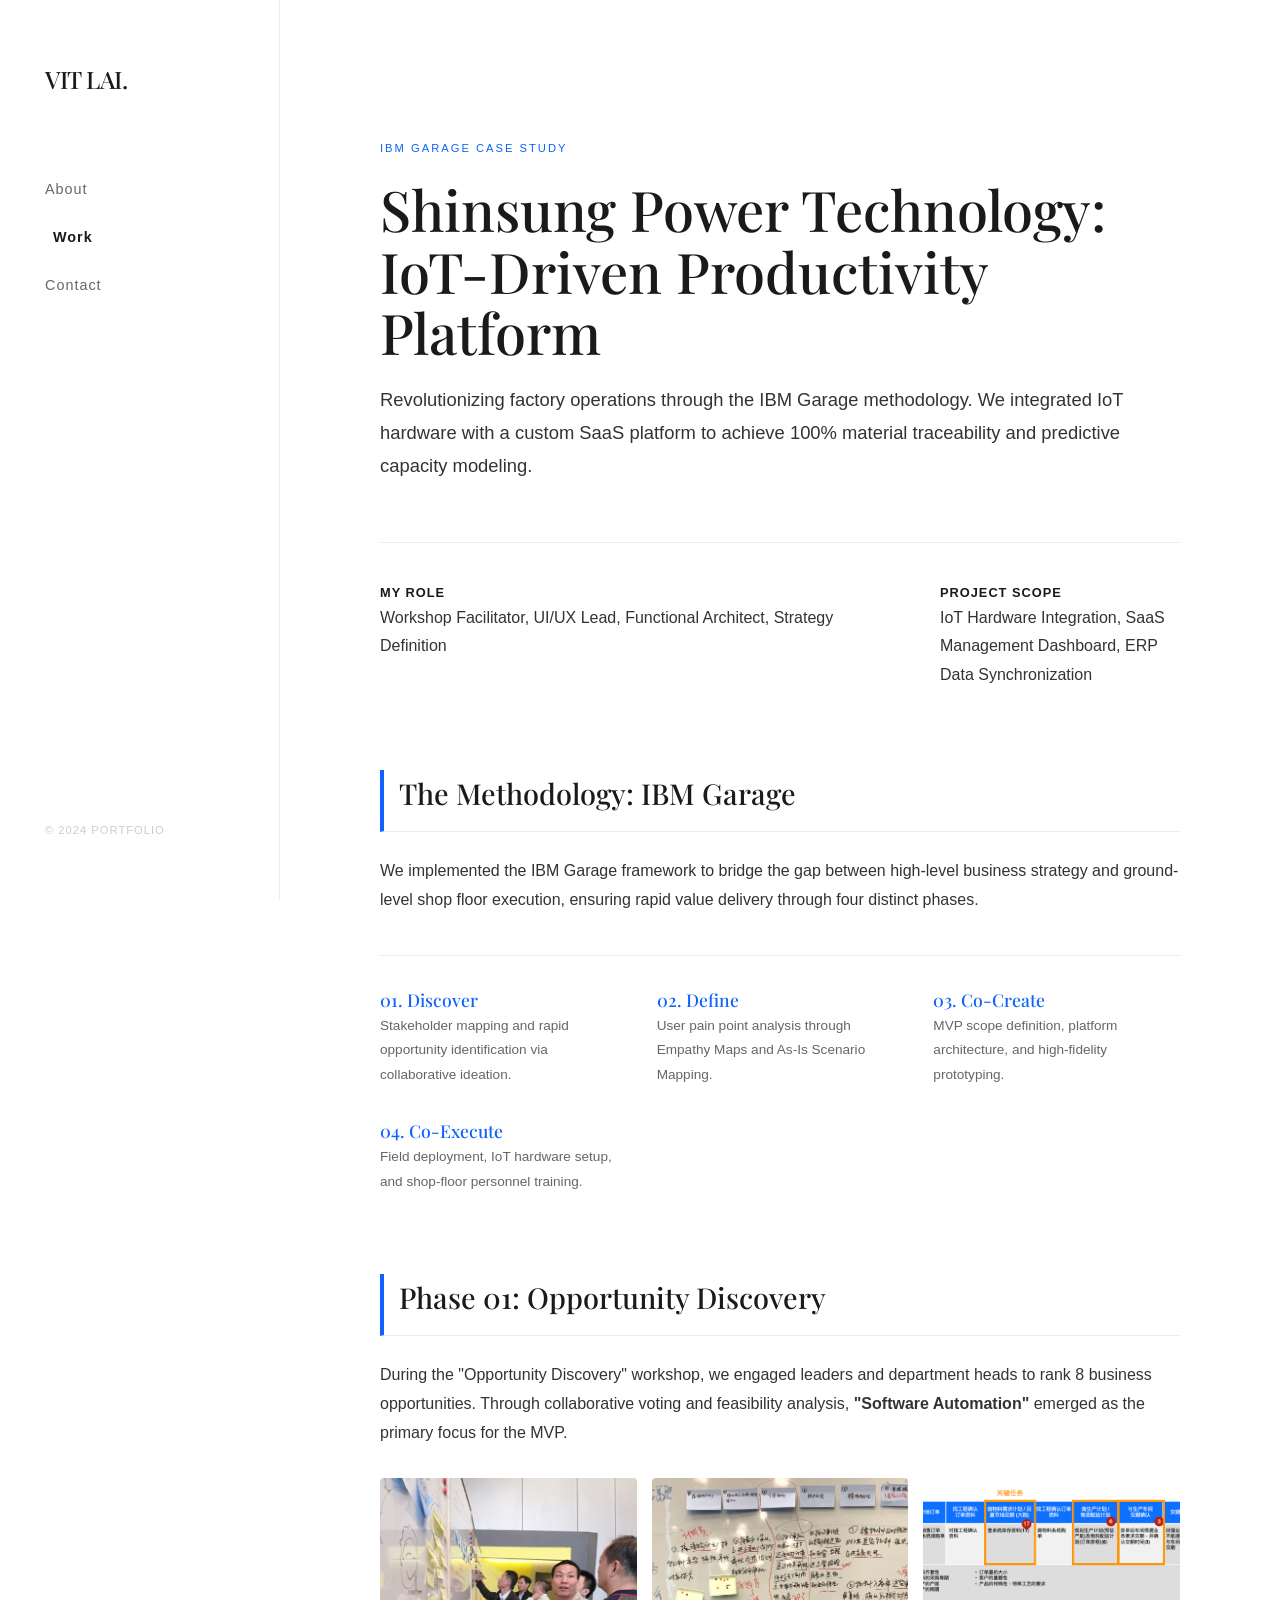
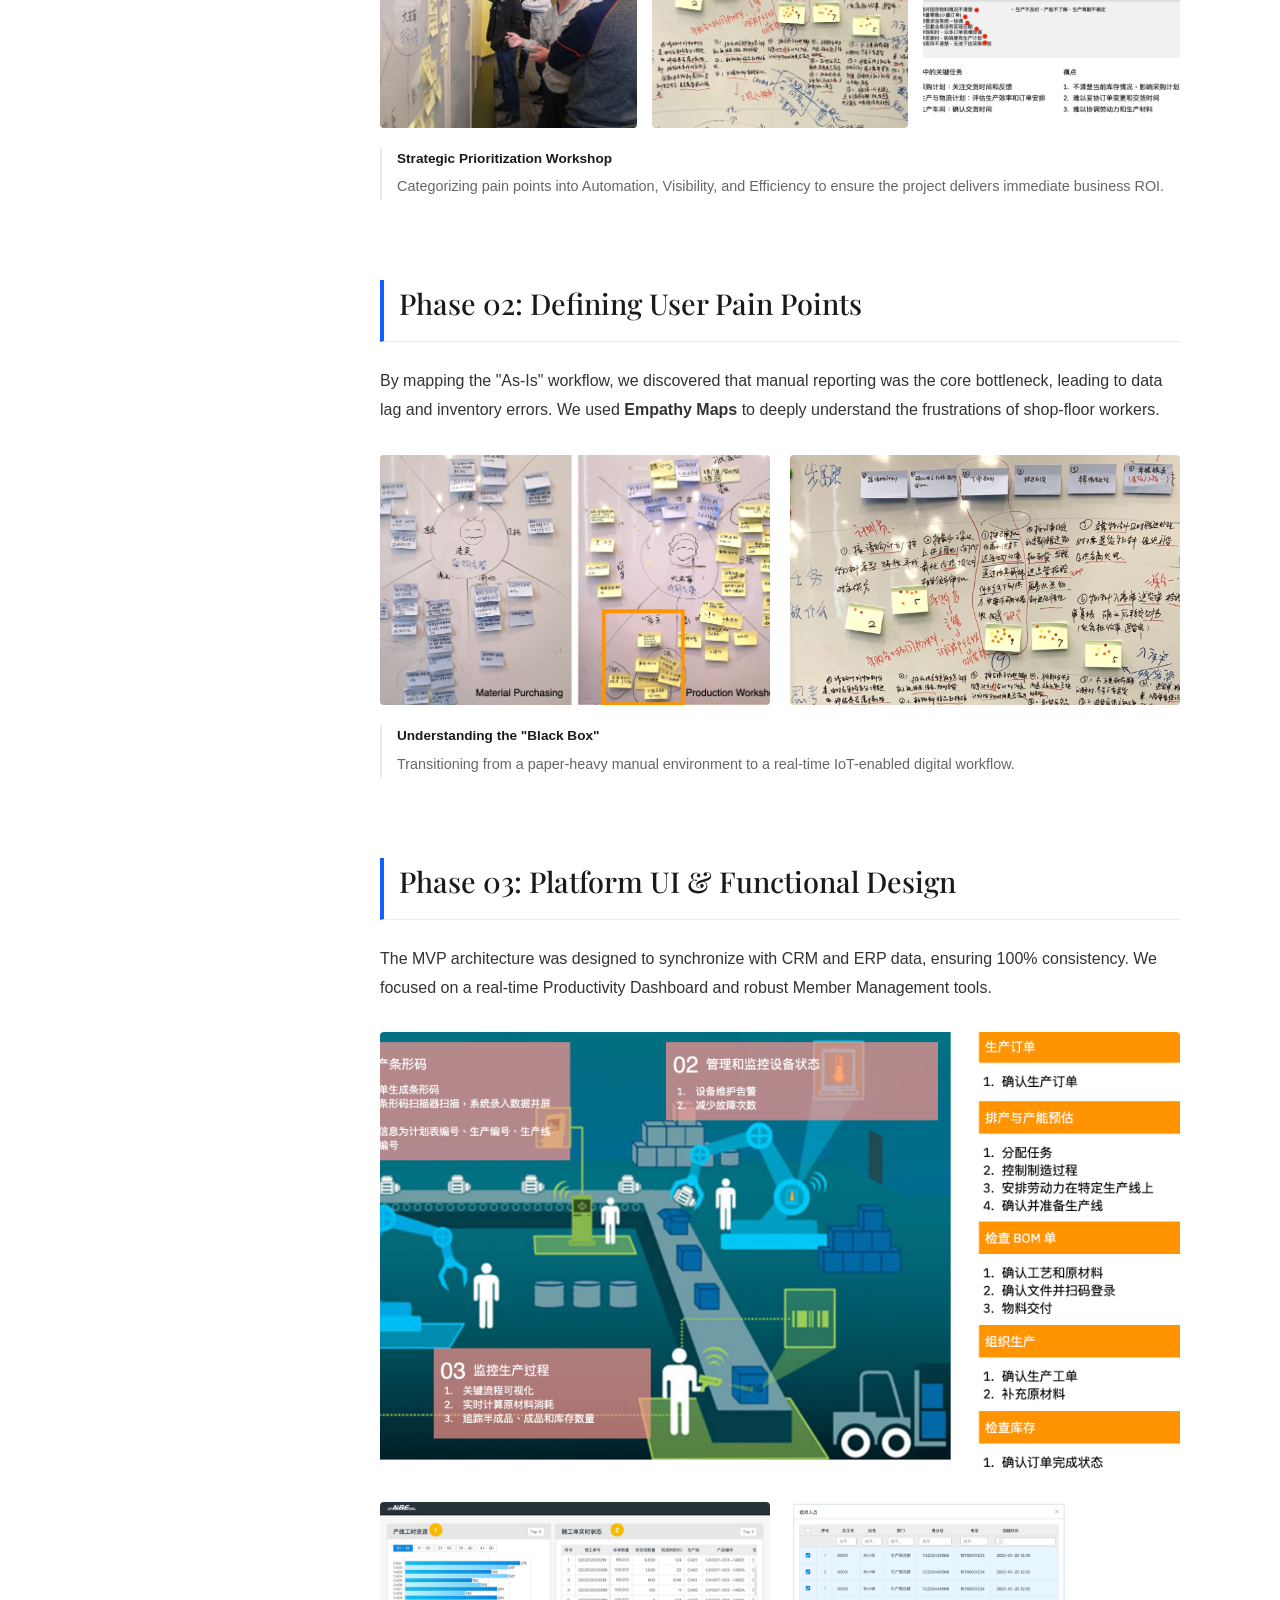
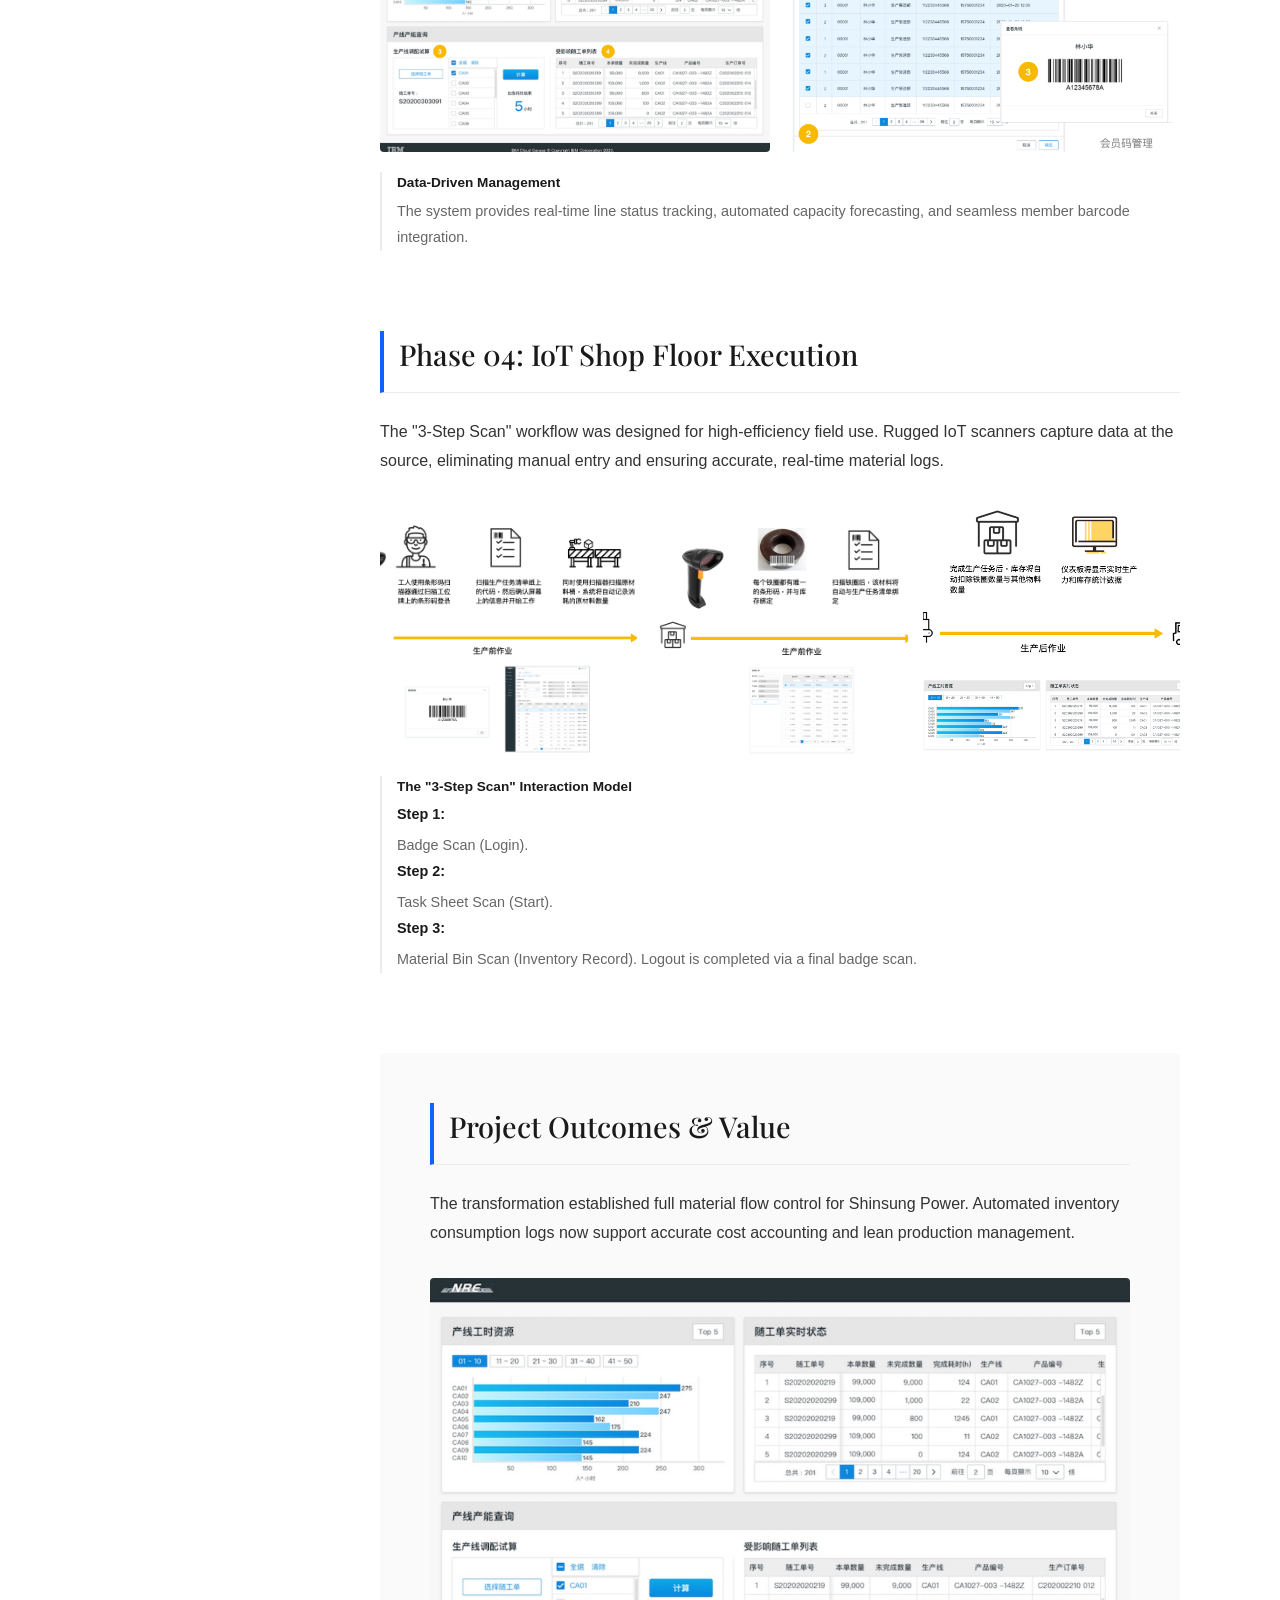
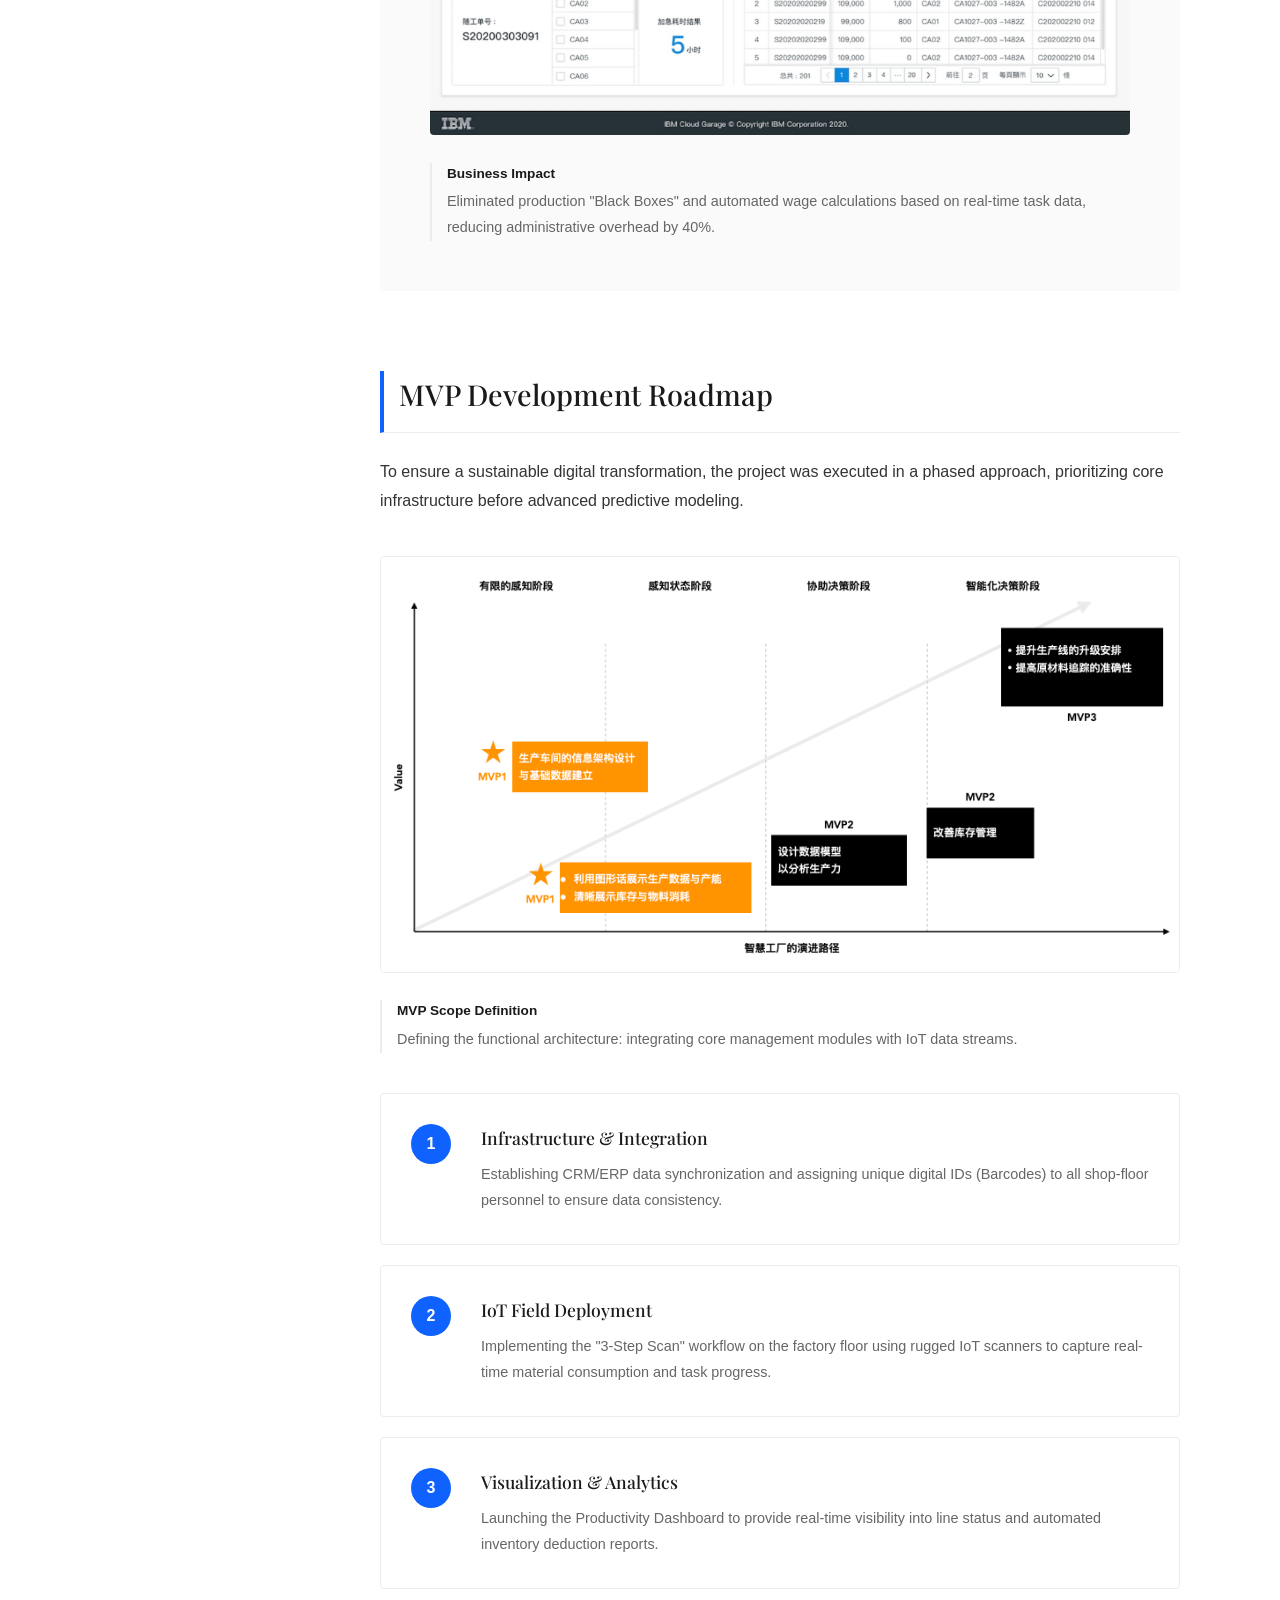
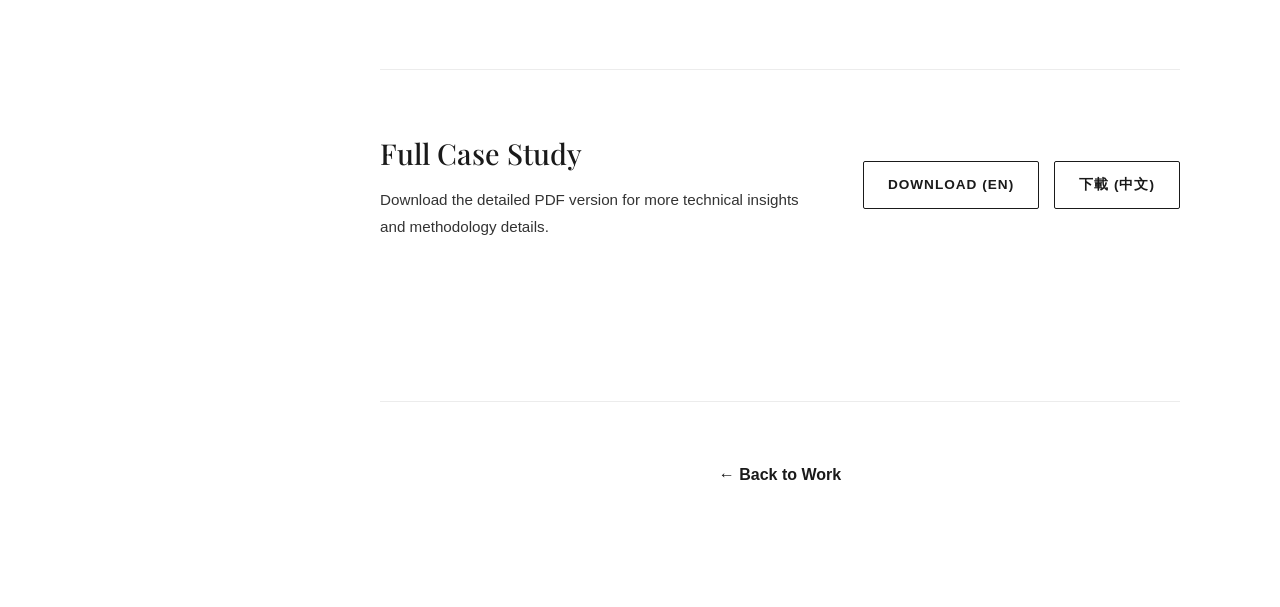
==== commit 9c041419: "update html 3/19" ====
--- a/dtwcases01.html
+++ b/dtwcases01.html
@@ -212,10 +212,10 @@
                     <p>Download the detailed PDF version for more technical insights and methodology details.</p>
                 </div>
                 <div class="download-buttons">
-                    <a href="pdf/Kyligence-BigdataAcceleration-EN.pdf" class="btn-download btn-en" download>
+                    <a href="pdf/NRE-IotIntegration-EN.pdf" target="_blank" class="btn-download btn-en" download>
                         Download (EN)
                     </a>
-                    <a href="pdf/Kyligence-BigdataAcceleration-CN.pdf" class="btn-download btn-zh" download>
+                    <a href="pdf/NRE-IotIntegration-CN.pdf" target="_blank" class="btn-download btn-zh" download>
                         下載 (中文)
                     </a>
                 </div>
--- a/css/style.css
+++ b/css/style.css
@@ -106,7 +106,7 @@
     position: relative; 
 }
 
-.page-content { 
+/*.page-content { 
     padding: 120px 10%; 
     width: 100%;
     display: none; 
@@ -119,7 +119,31 @@
     display: block; 
     opacity: 1; 
     transform: translateY(0); 
-}
+}*/
+
+/* 1. 預設隱藏分頁（這會影響首頁） */
+.page-content {
+    padding: 120px 10%; 
+    width: 100%;
+    transform: translateY(20px); 
+    display: none;
+    opacity: 0;
+    transition: opacity 0.5s ease;
+}
+
+/* 2. 當首頁的分頁被激活時顯示 */
+.page-content.active {
+    display: block !important;
+    opacity: 1;
+}
+
+/* 3. 重要修正：如果是在獨立案例頁（01, 02, 03），強制顯示內容 */
+/* 我們透過偵測 body 是否有 id="index-body" 來區分首頁與案例頁 */
+body:not(#index-body) .page-content {
+    display: block !important;
+    opacity: 1 !important;
+}
+
 
 /* --- 4. 按鈕組件 --- */
 .btn {
@@ -332,6 +356,57 @@
     }
 }
 
+/* --- 案例內頁專用樣式 --- */
+.case-header {
+    margin-bottom: 80px;
+}
+
+.case-category {
+    color: var(--ibm-blue);
+    font-weight: 600;
+    letter-spacing: 2px;
+    font-size: 0.8rem;
+    text-transform: uppercase;
+}
+
+.case-title {
+    font-size: 3.5rem;
+    line-height: 1.1;
+    margin: 20px 0;
+}
+
+.section {
+    margin-bottom: 100px;
+}
+
+.content-grid {
+    display: grid;
+    grid-template-columns: 1fr 1fr;
+    gap: 60px;
+}
+
+.highlight-box {
+    background: var(--accent-bg);
+    padding: 30px;
+    border-radius: 4px;
+    border-left: 4px solid var(--ibm-blue);
+}
+
+.img-container {
+    border: 1px solid var(--border);
+    background: var(--accent-bg);
+}
+
+/* 手機版適配 */
+@media (max-width: 850px) {
+    .content-grid {
+        grid-template-columns: 1fr;
+    }
+    .case-title {
+        font-size: 2.5rem;
+    }
+}
+
 /* 統一設定網格圖片的高度與呈現方式 */
 .img-grid-3 img, .img-grid-2 img {
     height: 250px;       /* 您可以根據需求調整這個數值，例如 250px 到 350px */
@@ -339,6 +414,83 @@
     object-fit: cover;  /* 關鍵：圖片會填滿容器，超出部分自動裁切不變形 */
     object-position: top; /* 關鍵：圖片不足或裁切時，優先保留頂部（置上） */
     display: block;
+}
+
+/* --- Shared Download Section --- */
+.download-section {
+    display: flex;
+    justify-content: space-between;
+    align-items: center;
+    gap: 40px;
+    padding: 60px 0;
+    margin-top: 80px;
+    border-top: 1px solid var(--border-light);
+}
+
+.download-content {
+    flex: 1;
+}
+
+.download-content h3 {
+    font-family: 'Playfair Display', serif;
+    font-size: 1.8rem;
+    margin-bottom: 10px;
+    color: var(--text-main);
+}
+
+.download-content p {
+    font-size: 0.95rem;
+    color: var(--text-sub);
+    margin: 0;
+}
+
+.download-buttons {
+    display: flex;
+    gap: 15px;
+    flex-shrink: 0;
+}
+
+/* 下載按鈕基礎樣式 */
+.btn-download {
+    display: inline-flex;
+    align-items: center;
+    padding: 12px 24px;
+    font-size: 0.85rem;
+    font-weight: 600;
+    text-transform: uppercase;
+    letter-spacing: 1px;
+    text-decoration: none;
+    border-radius: 2px;
+    transition: all 0.3s ease;
+}
+
+
+/* 英文版按鈕 - 描邊風格 */
+.btn-en, .btn-zh {
+    border: 1px solid var(--text-main);
+    color: var(--text-main);
+}
+
+.btn-en:hover, .btn-zh:hover  {
+    border-color: var(--ibm-blue);
+    color: var(--ibm-blue);
+}
+
+/* 響應式：手機端改為上下佈局 */
+@media (max-width: 768px) {
+    .download-section {
+        flex-direction: column;
+        align-items: flex-start;
+        gap: 25px;
+        padding: 40px 0;
+    }
+    .download-buttons {
+        width: 100%;
+        flex-direction: column;
+    }
+    .btn-download {
+        justify-content: center;
+    }
 }
 
 
